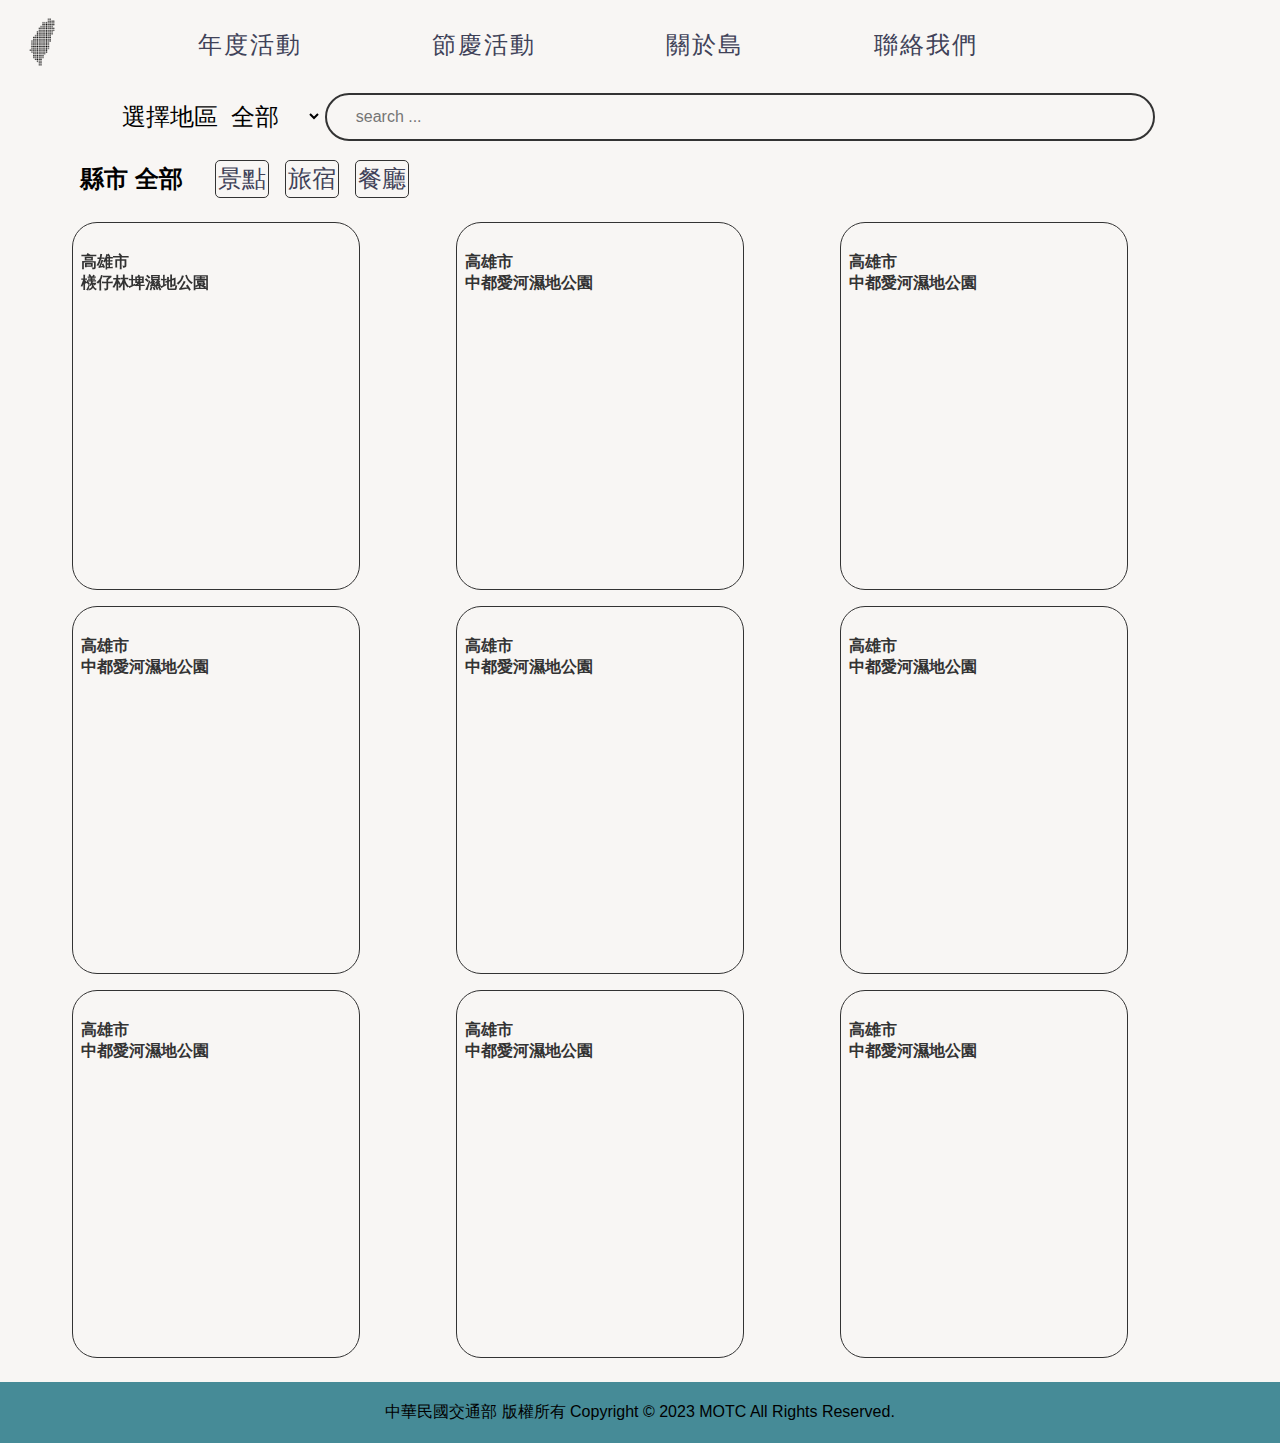
==== index.html @ f0402d08 "TDXAPI" ====
<!DOCTYPE html>
<html lang="en">
  <head>
    <meta charset="UTF-8" />
    <meta name="viewport" content="width=device-width, initial-scale=1.0" />
    <link rel="icon" href="favicon.ico.png" />
    <link rel="stylesheet" href="./style/style.css" />
    <title>山海島事</title>
    <script
      src="https://kit.fontawesome.com/03191f2069.js"
      crossorigin="anonymous"
    ></script>
  </head>
  <body>
    <header>
      <div class="container">
        <div class="wrap_header">
          <div class="header-menu-toggle">
            <i class="fa-solid fa-bars"></i>
            <span class="hover-text">Open Menu</span>
            <i class="fa-solid fa-burger"></i>
            <!-- <i class="fa-solid fa-xmark"></i> -->
          </div>
          <div class="header-menu-list">
            <a href="#" class="logo">
              <img src="./favicon.ico.png" width="52px" />
            </a>
            <a href="#" class="link">年度活動</a>
            <a href="#" class="link">節慶活動</a>
            <a href="#" class="link">關於島</a>
            <a href="#" class="link">聯絡我們</a>
          </div>
          <div class="header-account">
            <a href="#"> <i class="fa-regular fa-user"></i></a>
          </div>
        </div>
        <div class="wrap_app_header">
          <a href="#">找景點</a>
          <a href="#">找住宿</a>
          <a href="#">找餐廳</a>
          <a href="#">關於島</a>
          <a href="#">聯絡我們</a>
        </div>
      </div>
    </header>
    <div id="up"><i class="fa-solid fa-arrow-up"></i></div>
    <main>
      <div class="container">
        <section class="search-container">
          <form class="select-cities">
            <label id="labelcity" for="city">選擇地區</label>
            <select name="city" id="city">
              <option value="All">全部</option>
              <option value="Keelung">基隆市</option>
              <option value="Taipei">臺北市</option>
              <option value="NewTaipei">新北市</option>
              <option value="Taoyuan">桃園市</option>
              <option value="Taichung">臺中市</option>
              <option value="Tainan">臺南市</option>
              <option value="Kaohsiung">高雄市</option>
              <option value="Hsinchu">新竹市</option>
              <option value="HsinchuCounty">新竹縣</option>
              <option value="YilanCounty">宜蘭縣</option>
              <option value="MiaoliCounty">苗栗縣</option>
              <option value="NantouCounty">南投縣</option>
              <option value="ChanghuaCounty">彰化縣</option>
              <option value="YunlinCounty">雲林縣</option>
              <option value="ChiayiCounty">嘉義縣</option>
              <option value="Chiayi">嘉義市</option>
              <option value="PingtungCounty">屏東縣</option>
              <option value="HualienCounty">花蓮縣</option>
              <option value="TaitungCounty">臺東縣</option>
              <option value="KinmenCounty">金門縣</option>
              <option value="PenghuCounty">澎湖縣</option>
              <option value="LienchiangCounty">連江縣</option>
            </select>
          </form>

          <!--<button class="search-views">
            <span>全台景點</span><i class="fa-solid fa-caret-down"></i>
          </button>
           <div class="dropdown-container">
            <div class="tabs-container">
              <a href="#north">北部</a>
              <a href="#middle">中部</a>
              <a href="#south">南部</a>
              <a href="#other">花東、離島</a>
              <div class="cities-container">
                <div class="cities-slider">
                  <div class="cities-slide" id="north">
                    <button class="btn_north">基隆</button>
                    <button class="btn_north">台北</button>
                    <button class="btn_north">新北</button>
                    <button class="btn_north">桃園</button>
                    <button class="btn_north">新竹</button>
                    <button class="btn_north">宜蘭</button>
                  </div>
                  <div class="cities-slide" id="middle">
                    <button class="btn_middle">苗栗</button>
                    <button class="btn_middle">台中</button>
                    <button class="btn_middle">彰化</button>
                    <button class="btn_middle">南投</button>
                    <button class="btn_middle">雲林</button>
                  </div>
                  <div class="cities-slide" id="south">
                    <button class="btn_south">嘉義</button>
                    <button class="btn_south">台南</button>
                    <button class="btn_south">高雄</button>
                    <button class="btn_south">屏東</button>
                  </div>
                  <div class="cities-slide" id="other">
                    <button class="btn_other">花蓮</button>
                    <button class="btn_other">台東</button>
                    <button class="btn_other">連江</button>
                    <button class="btn_other">金門</button>
                    <button class="btn_other">澎湖</button>
                  </div>
                </div>
              </div>
            </div>
          </div> -->
          <div class="search-box">
            <label for="search-text"></label>
            <input
              text="text"
              id="search-text"
              name="search-text"
              placeholder="search ..."
              minlength="5"
              maxlength="25"
            />
          </div>
        </section>
        <div class="select-option">
          <h3>縣市 <span id="selecCity">全部</span></h3>
          <button id="ScenicSpot">景點</button>
          <button id="Hotel">旅宿</button>
          <button id="Restaurant">餐廳</button>
        </div>
        <section class="cities">
          <div class="card-container">
            <figure class="card">
              <img
                src="https://khh.travel/image/193/640x480"
                alt="檨仔林埤濕地公園"
                width="398.4"
                height="265.6"
              />
              <figcaption class="card-body">
                <h3 class="">高雄市</h3>
                <h3 class="card-sub-title">檨仔林埤濕地公園</h3>
              </figcaption>

              <div class="info">
                <p class="card-text">
                  狹長型的檨仔林埤濕地公園位於高雄市三民區，鼎金後路與鼎金系統交流道之間，是高雄市近年來整治成功，兼具滯洪、防洪、休閒教育與生態功能的埤塘濕地公園之一。園區北側有「生態密林區」，茂密的原生檨仔樹林如同都市之肺，可以阻隔、緩衝北側高速公路對生態與環境造成的干擾;
                  「生態維持區」則將原有地形疏浚深化，形成生態浮島與水域栽培育區，遍植野薑花、慈菇、香蒲等水生植物，利用生態池水體自淨機制淨化水質。清新的環境與自然的綠意，吸引水鳥與生物棲息，腳踏車道與林蔭綠意提供遊人休憩放鬆的清淨角落，也是高雄市美麗的後花園。
                </p>
              </div>
            </figure>

            <figure class="card">
              <img
                src="https://khh.travel/image/889/640x480"
                alt="中都濕地公園07"
                width="398.4"
                height="265.6"
              />
              <figcaption class="card-body">
                <h3 class="card-city">高雄市</h3>
                <h3 class="card-sub-title">中都愛河濕地公園</h3>
              </figcaption>
              <div class="info">
                <p class="card-text">
                  串起高雄城市生態綠廊的中都愛河濕地公園座落於愛河南側的十全與九如路之間，全長約2.5公里，佔地達七千餘平方公尺。為了打造與市民生活融合的「水岸花香的永續生態城市」，愛河濕地公園以生態工法構築邊坡，重現早期溼地豐富生態棲息環境。園區設置原木建築為遊客解說中心，另有木造涼亭、吊橋、潮汐親水平台以及漂流木為設計主軸的燈具座椅等設施，質樸中深具原野氣息，而仿自然的複層林相植栽也使市區重現豐富林相。悠遊於綠油油曲折玲瓏的河岸可見各種水鳥飛翔駐留、紅樹林和濕地更使愛河重現盎然生機。由於中都濕地公園打造出兼具自然生態、教育解說及民眾休憩等眾多功能，又完整呈現愛河沿岸多樣性的風貌，2012年榮獲「全球卓越建設獎」殊榮，也因此有高雄都會桃花源的美稱。
                </p>
              </div>
            </figure>
            <figure class="card">
              <img
                src="https://khh.travel/image/889/640x480"
                alt="中都濕地公園07"
                width="398.4"
                height="265.6"
              />
              <figcaption class="card-body">
                <h3 class="card-city">高雄市</h3>
                <h3 class="card-sub-title">中都愛河濕地公園</h3>
              </figcaption>
              <div class="info">
                <p class="card-text">
                  串起高雄城市生態綠廊的中都愛河濕地公園座落於愛河南側的十全與九如路之間，全長約2.5公里，佔地達七千餘平方公尺。為了打造與市民生活融合的「水岸花香的永續生態城市」，愛河濕地公園以生態工法構築邊坡，重現早期溼地豐富生態棲息環境。園區設置原木建築為遊客解說中心，另有木造涼亭、吊橋、潮汐親水平台以及漂流木為設計主軸的燈具座椅等設施，質樸中深具原野氣息，而仿自然的複層林相植栽也使市區重現豐富林相。悠遊於綠油油曲折玲瓏的河岸可見各種水鳥飛翔駐留、紅樹林和濕地更使愛河重現盎然生機。由於中都濕地公園打造出兼具自然生態、教育解說及民眾休憩等眾多功能，又完整呈現愛河沿岸多樣性的風貌，2012年榮獲「全球卓越建設獎」殊榮，也因此有高雄都會桃花源的美稱。
                </p>
              </div>
            </figure>
            <figure class="card">
              <img
                src="https://khh.travel/image/889/640x480"
                alt="中都濕地公園07"
                width="398.4"
                height="265.6"
              />
              <figcaption class="card-body">
                <h3 class="card-city">高雄市</h3>
                <h3 class="card-sub-title">中都愛河濕地公園</h3>
              </figcaption>
              <div class="info">
                <p class="card-text">
                  串起高雄城市生態綠廊的中都愛河濕地公園座落於愛河南側的十全與九如路之間，全長約2.5公里，佔地達七千餘平方公尺。為了打造與市民生活融合的「水岸花香的永續生態城市」，愛河濕地公園以生態工法構築邊坡，重現早期溼地豐富生態棲息環境。園區設置原木建築為遊客解說中心，另有木造涼亭、吊橋、潮汐親水平台以及漂流木為設計主軸的燈具座椅等設施，質樸中深具原野氣息，而仿自然的複層林相植栽也使市區重現豐富林相。悠遊於綠油油曲折玲瓏的河岸可見各種水鳥飛翔駐留、紅樹林和濕地更使愛河重現盎然生機。由於中都濕地公園打造出兼具自然生態、教育解說及民眾休憩等眾多功能，又完整呈現愛河沿岸多樣性的風貌，2012年榮獲「全球卓越建設獎」殊榮，也因此有高雄都會桃花源的美稱。
                </p>
              </div>
            </figure>
            <figure class="card">
              <img
                src="https://khh.travel/image/889/640x480"
                alt="中都濕地公園07"
                width="398.4"
                height="265.6"
              />
              <figcaption class="card-body">
                <h3 class="card-city">高雄市</h3>
                <h3 class="card-sub-title">中都愛河濕地公園</h3>
              </figcaption>
              <div class="info">
                <p class="card-text">
                  串起高雄城市生態綠廊的中都愛河濕地公園座落於愛河南側的十全與九如路之間，全長約2.5公里，佔地達七千餘平方公尺。為了打造與市民生活融合的「水岸花香的永續生態城市」，愛河濕地公園以生態工法構築邊坡，重現早期溼地豐富生態棲息環境。園區設置原木建築為遊客解說中心，另有木造涼亭、吊橋、潮汐親水平台以及漂流木為設計主軸的燈具座椅等設施，質樸中深具原野氣息，而仿自然的複層林相植栽也使市區重現豐富林相。悠遊於綠油油曲折玲瓏的河岸可見各種水鳥飛翔駐留、紅樹林和濕地更使愛河重現盎然生機。由於中都濕地公園打造出兼具自然生態、教育解說及民眾休憩等眾多功能，又完整呈現愛河沿岸多樣性的風貌，2012年榮獲「全球卓越建設獎」殊榮，也因此有高雄都會桃花源的美稱。
                </p>
              </div>
            </figure>
            <figure class="card">
              <img
                src="https://khh.travel/image/889/640x480"
                alt="中都濕地公園07"
                width="398.4"
                height="265.6"
              />
              <figcaption class="card-body">
                <h3 class="card-city">高雄市</h3>
                <h3 class="card-sub-title">中都愛河濕地公園</h3>
              </figcaption>
              <div class="info">
                <p class="card-text">
                  串起高雄城市生態綠廊的中都愛河濕地公園座落於愛河南側的十全與九如路之間，全長約2.5公里，佔地達七千餘平方公尺。為了打造與市民生活融合的「水岸花香的永續生態城市」，愛河濕地公園以生態工法構築邊坡，重現早期溼地豐富生態棲息環境。園區設置原木建築為遊客解說中心，另有木造涼亭、吊橋、潮汐親水平台以及漂流木為設計主軸的燈具座椅等設施，質樸中深具原野氣息，而仿自然的複層林相植栽也使市區重現豐富林相。悠遊於綠油油曲折玲瓏的河岸可見各種水鳥飛翔駐留、紅樹林和濕地更使愛河重現盎然生機。由於中都濕地公園打造出兼具自然生態、教育解說及民眾休憩等眾多功能，又完整呈現愛河沿岸多樣性的風貌，2012年榮獲「全球卓越建設獎」殊榮，也因此有高雄都會桃花源的美稱。
                </p>
              </div>
            </figure>
            <figure class="card">
              <img
                src="https://khh.travel/image/889/640x480"
                alt="中都濕地公園07"
                width="398.4"
                height="265.6"
              />
              <figcaption class="card-body">
                <h3 class="card-city">高雄市</h3>
                <h3 class="card-sub-title">中都愛河濕地公園</h3>
              </figcaption>
              <div class="info">
                <p class="card-text">
                  串起高雄城市生態綠廊的中都愛河濕地公園座落於愛河南側的十全與九如路之間，全長約2.5公里，佔地達七千餘平方公尺。為了打造與市民生活融合的「水岸花香的永續生態城市」，愛河濕地公園以生態工法構築邊坡，重現早期溼地豐富生態棲息環境。園區設置原木建築為遊客解說中心，另有木造涼亭、吊橋、潮汐親水平台以及漂流木為設計主軸的燈具座椅等設施，質樸中深具原野氣息，而仿自然的複層林相植栽也使市區重現豐富林相。悠遊於綠油油曲折玲瓏的河岸可見各種水鳥飛翔駐留、紅樹林和濕地更使愛河重現盎然生機。由於中都濕地公園打造出兼具自然生態、教育解說及民眾休憩等眾多功能，又完整呈現愛河沿岸多樣性的風貌，2012年榮獲「全球卓越建設獎」殊榮，也因此有高雄都會桃花源的美稱。
                </p>
              </div>
            </figure>
            <figure class="card">
              <img
                src="https://khh.travel/image/889/640x480"
                alt="中都濕地公園07"
                width="398.4"
                height="265.6"
              />
              <figcaption class="card-body">
                <h3 class="card-city">高雄市</h3>
                <h3 class="card-sub-title">中都愛河濕地公園</h3>
              </figcaption>
              <div class="info">
                <p class="card-text">
                  串起高雄城市生態綠廊的中都愛河濕地公園座落於愛河南側的十全與九如路之間，全長約2.5公里，佔地達七千餘平方公尺。為了打造與市民生活融合的「水岸花香的永續生態城市」，愛河濕地公園以生態工法構築邊坡，重現早期溼地豐富生態棲息環境。園區設置原木建築為遊客解說中心，另有木造涼亭、吊橋、潮汐親水平台以及漂流木為設計主軸的燈具座椅等設施，質樸中深具原野氣息，而仿自然的複層林相植栽也使市區重現豐富林相。悠遊於綠油油曲折玲瓏的河岸可見各種水鳥飛翔駐留、紅樹林和濕地更使愛河重現盎然生機。由於中都濕地公園打造出兼具自然生態、教育解說及民眾休憩等眾多功能，又完整呈現愛河沿岸多樣性的風貌，2012年榮獲「全球卓越建設獎」殊榮，也因此有高雄都會桃花源的美稱。
                </p>
              </div>
            </figure>
            <figure class="card">
              <img
                src="https://khh.travel/image/889/640x480"
                alt="中都濕地公園07"
                width="398.4"
                height="265.6"
              />
              <figcaption class="card-body">
                <h3 class="card-city">高雄市</h3>
                <h3 class="card-sub-title">中都愛河濕地公園</h3>
              </figcaption>
              <div class="info">
                <p class="card-text">
                  串起高雄城市生態綠廊的中都愛河濕地公園座落於愛河南側的十全與九如路之間，全長約2.5公里，佔地達七千餘平方公尺。為了打造與市民生活融合的「水岸花香的永續生態城市」，愛河濕地公園以生態工法構築邊坡，重現早期溼地豐富生態棲息環境。園區設置原木建築為遊客解說中心，另有木造涼亭、吊橋、潮汐親水平台以及漂流木為設計主軸的燈具座椅等設施，質樸中深具原野氣息，而仿自然的複層林相植栽也使市區重現豐富林相。悠遊於綠油油曲折玲瓏的河岸可見各種水鳥飛翔駐留、紅樹林和濕地更使愛河重現盎然生機。由於中都濕地公園打造出兼具自然生態、教育解說及民眾休憩等眾多功能，又完整呈現愛河沿岸多樣性的風貌，2012年榮獲「全球卓越建設獎」殊榮，也因此有高雄都會桃花源的美稱。
                </p>
              </div>
            </figure>
          </div>
        </section>
      </div>
    </main>
    <div id="dataEnd">
      <span></span>
    </div>
    <footer>
      中華民國交通部 版權所有 Copyright © 2023 MOTC All Rights Reserved.
    </footer>
    <script src="./script.js"></script>
    <!-- <script type="module" src="./localname.js"></script> -->
  </body>
</html>
---- style/style.css ----
@import url(https://fonts.googleapis.com/earlyaccess/cwtexyen.css);
:root {
  --font-color: #404258;
  --background-color: #f8f6f4;
  --select-button: #fff0f5;
}

* {
  padding: 0;
  margin: 0;
  box-sizing: border-box;
  text-decoration: none;
  list-style: none;
  font-family: "cwTeXYen", sans-serif;
  font-size: 1rem;
  scroll-behavior: smooth;
  background-color: var(--background-color);
}

button {
  background-color: inherit;
  border: none;
}

header {
  position: sticky;
  top: 0;
  z-index: 1;
}
header .container {
  position: relative;
}
header .container .header-menu-toggle {
  display: none;
}
header .container .wrap_header {
  display: flex;
  justify-content: center;
  align-items: center;
  margin: 1rem;
}
header .container .wrap_header .header-menu-list {
  flex: 7;
  display: flex;
  justify-content: center;
  align-items: center;
}
header .container .wrap_header .header-menu-list a {
  margin-right: auto;
  font-size: 1.5rem;
  color: var(--font-color);
  letter-spacing: 2px;
}
header .container .wrap_header .header-account {
  flex: 1;
  display: flex;
  justify-content: center;
}
header .container .wrap_header .header-account i {
  font-size: 1.2rem;
  color: var(--font-color);
}
header .container .wrap_app_header {
  display: none;
}

main {
  width: 100%;
  display: flex;
  justify-content: center;
  position: relative;
  overflow: scroll;
}
main .container {
  width: 90%;
  position: relative;
}
main .container .search-container {
  width: 90%;
  margin: 0 auto;
  display: flex;
  /*
  .search-views {
    flex: 1;
    span,
    i {
      padding-inline: 0.4rem;
      font-size: 1.5rem;
      color: var(--font-color);
    }
  }
  .dropdown-container {
    position: absolute;
    z-index: 1;
    display: none;
    opacity: 1;
    position: absolute;
    top: 50%;
    left: 5%;
    width: calc(100% - 80px);
    max-width: 500px;
    border: 1px solid #333;
    border-radius: 25px;
    padding: 1rem;
    .tabs-container {
      // display: block;
      width: 100%;
      a {
        padding-right: 1rem;
        font-size: 1.5rem;
        color: var(--font-color);
        &:hover {
          text-decoration: underline;
        }
      }
      .cities-container {
        height: 48px;

        overflow: hidden;
        margin-top: 5px;
        .cities-slider {
          .cities-slide {
            button {
              border-radius: 15px;
              font-size: 1.5em;
              padding: 0.2em;
              margin: 0.2rem;
              color: #f8f6f4;
            }
          }
        }
      }
    }
  }
  */
  /*
  .btn_north {
    background-color: #7895cb;
  }
  .btn_middle {
    background-color: #b31312;
  }
  .btn_south {
    background-color: #85a389;
  }
  .btn_other {
    background-color: #815b5b;
  }
  */
}
main .container .search-container .select-cities {
  flex: 2;
  display: grid;
  grid-template-columns: 1fr 1fr;
  align-items: center;
}
main .container .search-container .select-cities #labelcity {
  font-size: 1.5rem;
}
main .container .search-container .select-cities #city {
  font-size: 1.5rem;
  margin-left: 5px;
  border: none;
}
main .container .search-container .select-cities #city:focus-within {
  color: #468b97;
}
main .container .search-container .search-box {
  flex: 6;
  border: 2px solid #333;
  border-radius: 45px;
  padding: 0.8rem;
  margin: 0.2rem;
}
main .container .search-container .search-box input {
  width: 98%;
  border: none;
  margin-left: 1rem;
  outline: none;
}
main .container .search-container .search-box:focus-within {
  outline: 4px solid #ea906c;
}
main .container .select-option {
  display: flex;
  justify-content: start;
  align-items: center;
  padding: 1rem;
}
main .container .select-option h3,
main .container .select-option span,
main .container .select-option button {
  font-size: 1.5rem;
  margin-right: 16px;
}
main .container .select-option button {
  border: 1px solid #333;
  border-radius: 5px;
  cursor: pointer;
  color: var(--font-color);
  padding: 2px;
}
main .container .cities .card-container {
  display: grid;
  grid-template-columns: 1fr 1fr 1fr 1fr;
  overflow-x: hidden;
}
main .container .cities .card-container .card {
  color: #333;
  border: 1px solid #333;
  border-radius: 25px;
  width: 18rem;
  height: 23rem;
  margin: 0.5rem;
  position: relative;
  cursor: pointer;
}
main .container .cities .card-container .card img {
  opacity: 0;
  max-width: 100%;
  max-height: 12rem;
  border-top-left-radius: 25px;
  border-top-right-radius: 25px;
  transition: opacity 0.8s ease-in-out;
}
main .container .cities .card-container .card .card-body {
  width: 100%;
  color: #333;
  font-weight: 600;
  padding: 8px;
  border-radius: 25px;
  -webkit-backdrop-filter: blur(2px);
          backdrop-filter: blur(2px);
  transition: all 1s ease-in-out;
}
main .container .cities .card-container .card .card-body .name {
  font-size: 1.2rem;
  margin-bottom: 10px;
}
main .container .cities .card-container .card .card-body h5,
main .container .cities .card-container .card .card-body span,
main .container .cities .card-container .card .card-body .sub-title {
  font-size: 1.2em;
}
main .container .cities .card-container .card .card-body button {
  background-color: aliceblue;
  text-decoration: none;
  border-radius: 25px;
  padding: 8px;
  float: right;
  border-end-start-radius: 25px;
  cursor: pointer;
}
main .container .cities .card-container .card:hover .info {
  opacity: 1;
}
main .container .cities .card-container .card .info {
  width: 100%;
  height: 100%;
  opacity: 0;
  position: absolute;
  top: 0;
  left: 0;
  padding: 10px;
  border-radius: 25px;
  background-color: rgba(255, 255, 255, 0.6666666667);
  -webkit-backdrop-filter: blur(4px);
          backdrop-filter: blur(4px);
  border-radius: 25px;
  overflow-y: scroll;
}
main .container .cities .card-container .card .info p {
  background-color: transparent;
  z-index: -1;
  font-size: 1.3rem;
}
main .container .cities .card-container .card .info:active {
  opacity: 1;
}
main .container .cities .card-container .loaded {
  position: relative;
}
main .container .cities .card-container .loaded > img {
  opacity: 1;
}

#up {
  position: fixed;
  top: 85%;
  right: 2rem;
  z-index: 2;
}
#up .fa-arrow-up {
  color: var(--font-color);
  font-size: 1.5rem;
}

#dataEnd {
  text-align: center;
  font-size: 1rem;
  margin: 1rem;
}

footer {
  margin-bottom: 0;
  width: inherit;
  padding: 20px;
  background-color: #468b97;
  text-align: center;
}

@media (max-width: 1400px) {
  main .container .search-container .select-cities {
    flex: 1;
  }
  main .container .search-container .search-box {
    flex: 4;
  }
  main .container .cities .card-container {
    grid-template-columns: 1fr 1fr 1fr;
  }
}
@media (max-width: 992px) {
  main .container .search-container .select-cities {
    font-size: 1.5rem;
  }
  main .container .search-container .search-box {
    flex: 3;
  }
}
@media (max-width: 768px) {
  header .container .header-menu-list a.link {
    font-size: 1.2rem;
  }
  main .container .search-container .select-cities {
    flex: 2;
  }
  main .container .search-container .select-cities #labelcity,
  main .container .search-container .select-cities #city {
    font-size: 1.2rem;
  }
  main .container .search-container .search-box {
    flex: 4;
  }
  main .container .cities .card-container {
    grid-template-columns: 1fr 1fr;
  }
  main .container .cities .card-container .card {
    width: 15rem;
  }
}
@media (max-width: 576px) {
  header .container .header-menu-toggle {
    display: block;
    position: relative;
  }
  header .container .header-menu-toggle .fa-bars::after {
    content: "\f0d9";
    font-size: 1rem;
    color: #606c5d;
    position: absolute;
    top: 15%;
    left: 50%;
    opacity: 0;
  }
  header .container .header-menu-toggle span {
    opacity: 0;
    font-size: 0.8rem;
    color: #fff4f4;
    background-color: #606c5d;
    padding: 2px;
    margin-left: 0.6rem;
    position: absolute;
    white-space: nowrap;
    top: 15%;
  }
  header .container .header-menu-toggle .fa-burger {
    opacity: 0;
  }
  header .container .header-menu-toggle i {
    font-size: 1.5rem;
    color: var(--font-color);
    /*
    &:hover + .fa-burger {
      opacity: 1;
      color: #468b97;
      position: absolute;
      top: 50%;
      left: 50%;
      transform: translate(-50%, -50%);
    }
    */
  }
  header .container .header-menu-toggle i:hover {
    color: #468b97;
    cursor: pointer;
  }
  header .container .header-menu-toggle i:hover + span, header .container .header-menu-toggle i:hover::after {
    opacity: 1;
  }
  header .container .header-menu-list .logo {
    margin-left: auto;
  }
  header .container .header-menu-list .link {
    display: none;
  }
  header .container .wrap_app_header {
    margin-bottom: 10px;
    opacity: 0;
    width: 100%;
    display: none;
    position: absolute;
    z-index: 1000;
    background-color: var(--background-color);
    flex-direction: column;
    padding-left: 1rem;
    transform-origin: top center;
    animation: showMenu 0.5s ease-in-out forwards;
  }
  header .container .wrap_app_header a {
    font-size: 1.5rem;
    color: var(--font-color);
  }
  header .container .wrap_app_header a:hover {
    color: #468b97;
    font-weight: 800;
  }
  @keyframes showMenu {
    0% {
      transform: scaleY(0);
    }
    80% {
      transform: scaleY(1.2);
    }
    100% {
      transform: scaleY(1);
    }
  }
  main .container {
    width: 95%;
  }
  main .container .search-container .select-cities {
    font-size: 1rem;
  }
  main .container .search-container .search-box {
    flex: 3;
  }
}
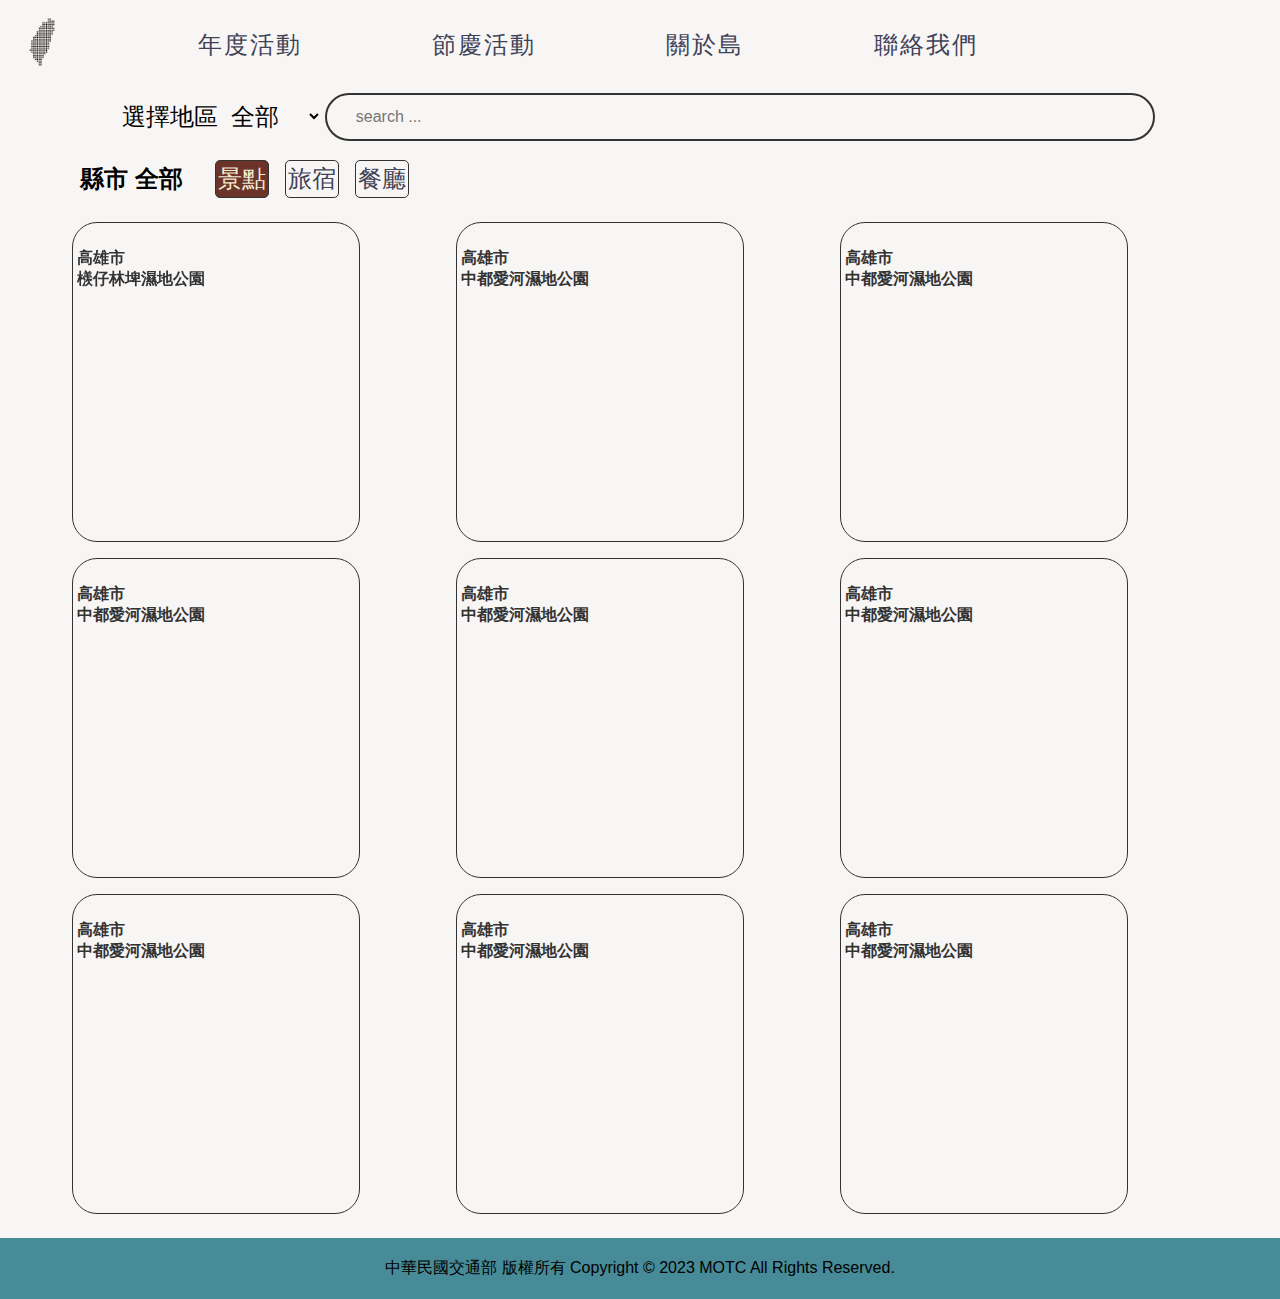
==== commit 3f995b8c: "fix some mis" ====
--- a/index.html
+++ b/index.html
@@ -35,9 +35,8 @@
           </div>
         </div>
         <div class="wrap_app_header">
-          <a href="#">找景點</a>
-          <a href="#">找住宿</a>
-          <a href="#">找餐廳</a>
+          <a href="#">年度活動</a>
+          <a href="#">節慶活動</a>
           <a href="#">關於島</a>
           <a href="#">聯絡我們</a>
         </div>
@@ -76,49 +75,6 @@
             </select>
           </form>
 
-          <!--<button class="search-views">
-            <span>全台景點</span><i class="fa-solid fa-caret-down"></i>
-          </button>
-           <div class="dropdown-container">
-            <div class="tabs-container">
-              <a href="#north">北部</a>
-              <a href="#middle">中部</a>
-              <a href="#south">南部</a>
-              <a href="#other">花東、離島</a>
-              <div class="cities-container">
-                <div class="cities-slider">
-                  <div class="cities-slide" id="north">
-                    <button class="btn_north">基隆</button>
-                    <button class="btn_north">台北</button>
-                    <button class="btn_north">新北</button>
-                    <button class="btn_north">桃園</button>
-                    <button class="btn_north">新竹</button>
-                    <button class="btn_north">宜蘭</button>
-                  </div>
-                  <div class="cities-slide" id="middle">
-                    <button class="btn_middle">苗栗</button>
-                    <button class="btn_middle">台中</button>
-                    <button class="btn_middle">彰化</button>
-                    <button class="btn_middle">南投</button>
-                    <button class="btn_middle">雲林</button>
-                  </div>
-                  <div class="cities-slide" id="south">
-                    <button class="btn_south">嘉義</button>
-                    <button class="btn_south">台南</button>
-                    <button class="btn_south">高雄</button>
-                    <button class="btn_south">屏東</button>
-                  </div>
-                  <div class="cities-slide" id="other">
-                    <button class="btn_other">花蓮</button>
-                    <button class="btn_other">台東</button>
-                    <button class="btn_other">連江</button>
-                    <button class="btn_other">金門</button>
-                    <button class="btn_other">澎湖</button>
-                  </div>
-                </div>
-              </div>
-            </div>
-          </div> -->
           <div class="search-box">
             <label for="search-text"></label>
             <input
--- a/style/style.css
+++ b/style/style.css
@@ -2,7 +2,8 @@
 :root {
   --font-color: #404258;
   --background-color: #f8f6f4;
-  --select-button: #fff0f5;
+  --select-button: #6c3428;
+  --select-btncolor: #f2ead3;
 }
 
 * {
@@ -79,74 +80,6 @@
   width: 90%;
   margin: 0 auto;
   display: flex;
-  /*
-  .search-views {
-    flex: 1;
-    span,
-    i {
-      padding-inline: 0.4rem;
-      font-size: 1.5rem;
-      color: var(--font-color);
-    }
-  }
-  .dropdown-container {
-    position: absolute;
-    z-index: 1;
-    display: none;
-    opacity: 1;
-    position: absolute;
-    top: 50%;
-    left: 5%;
-    width: calc(100% - 80px);
-    max-width: 500px;
-    border: 1px solid #333;
-    border-radius: 25px;
-    padding: 1rem;
-    .tabs-container {
-      // display: block;
-      width: 100%;
-      a {
-        padding-right: 1rem;
-        font-size: 1.5rem;
-        color: var(--font-color);
-        &:hover {
-          text-decoration: underline;
-        }
-      }
-      .cities-container {
-        height: 48px;
-
-        overflow: hidden;
-        margin-top: 5px;
-        .cities-slider {
-          .cities-slide {
-            button {
-              border-radius: 15px;
-              font-size: 1.5em;
-              padding: 0.2em;
-              margin: 0.2rem;
-              color: #f8f6f4;
-            }
-          }
-        }
-      }
-    }
-  }
-  */
-  /*
-  .btn_north {
-    background-color: #7895cb;
-  }
-  .btn_middle {
-    background-color: #b31312;
-  }
-  .btn_south {
-    background-color: #85a389;
-  }
-  .btn_other {
-    background-color: #815b5b;
-  }
-  */
 }
 main .container .search-container .select-cities {
   flex: 2;
@@ -200,6 +133,10 @@
   color: var(--font-color);
   padding: 2px;
 }
+main .container .select-option #ScenicSpot {
+  background-color: var(--select-button);
+  color: var(--select-btncolor);
+}
 main .container .cities .card-container {
   display: grid;
   grid-template-columns: 1fr 1fr 1fr 1fr;
@@ -210,7 +147,7 @@
   border: 1px solid #333;
   border-radius: 25px;
   width: 18rem;
-  height: 23rem;
+  height: 20rem;
   margin: 0.5rem;
   position: relative;
   cursor: pointer;
@@ -222,25 +159,25 @@
   border-top-left-radius: 25px;
   border-top-right-radius: 25px;
   transition: opacity 0.8s ease-in-out;
+  z-index: -1;
 }
 main .container .cities .card-container .card .card-body {
   width: 100%;
   color: #333;
   font-weight: 600;
-  padding: 8px;
+  padding: 4px;
   border-radius: 25px;
   -webkit-backdrop-filter: blur(2px);
           backdrop-filter: blur(2px);
   transition: all 1s ease-in-out;
-}
-main .container .cities .card-container .card .card-body .name {
+  overflow: scroll;
+}
+main .container .cities .card-container .card .card-body .name,
+main .container .cities .card-container .card .card-body .sub-title,
+main .container .cities .card-container .card .card-body .address,
+main .container .cities .card-container .card .card-body span {
   font-size: 1.2rem;
-  margin-bottom: 10px;
-}
-main .container .cities .card-container .card .card-body h5,
-main .container .cities .card-container .card .card-body span,
-main .container .cities .card-container .card .card-body .sub-title {
-  font-size: 1.2em;
+  margin-bottom: 2px;
 }
 main .container .cities .card-container .card .card-body button {
   background-color: aliceblue;
@@ -269,10 +206,15 @@
   border-radius: 25px;
   overflow-y: scroll;
 }
-main .container .cities .card-container .card .info p {
+main .container .cities .card-container .card .info .card-text {
   background-color: transparent;
-  z-index: -1;
   font-size: 1.3rem;
+}
+main .container .cities .card-container .card .info .card-text h5,
+main .container .cities .card-container .card .info .card-text span {
+  padding: 2px;
+  background-color: transparent;
+  font-size: 1.2rem;
 }
 main .container .cities .card-container .card .info:active {
   opacity: 1;
@@ -380,16 +322,6 @@
   header .container .header-menu-toggle i {
     font-size: 1.5rem;
     color: var(--font-color);
-    /*
-    &:hover + .fa-burger {
-      opacity: 1;
-      color: #468b97;
-      position: absolute;
-      top: 50%;
-      left: 50%;
-      transform: translate(-50%, -50%);
-    }
-    */
   }
   header .container .header-menu-toggle i:hover {
     color: #468b97;
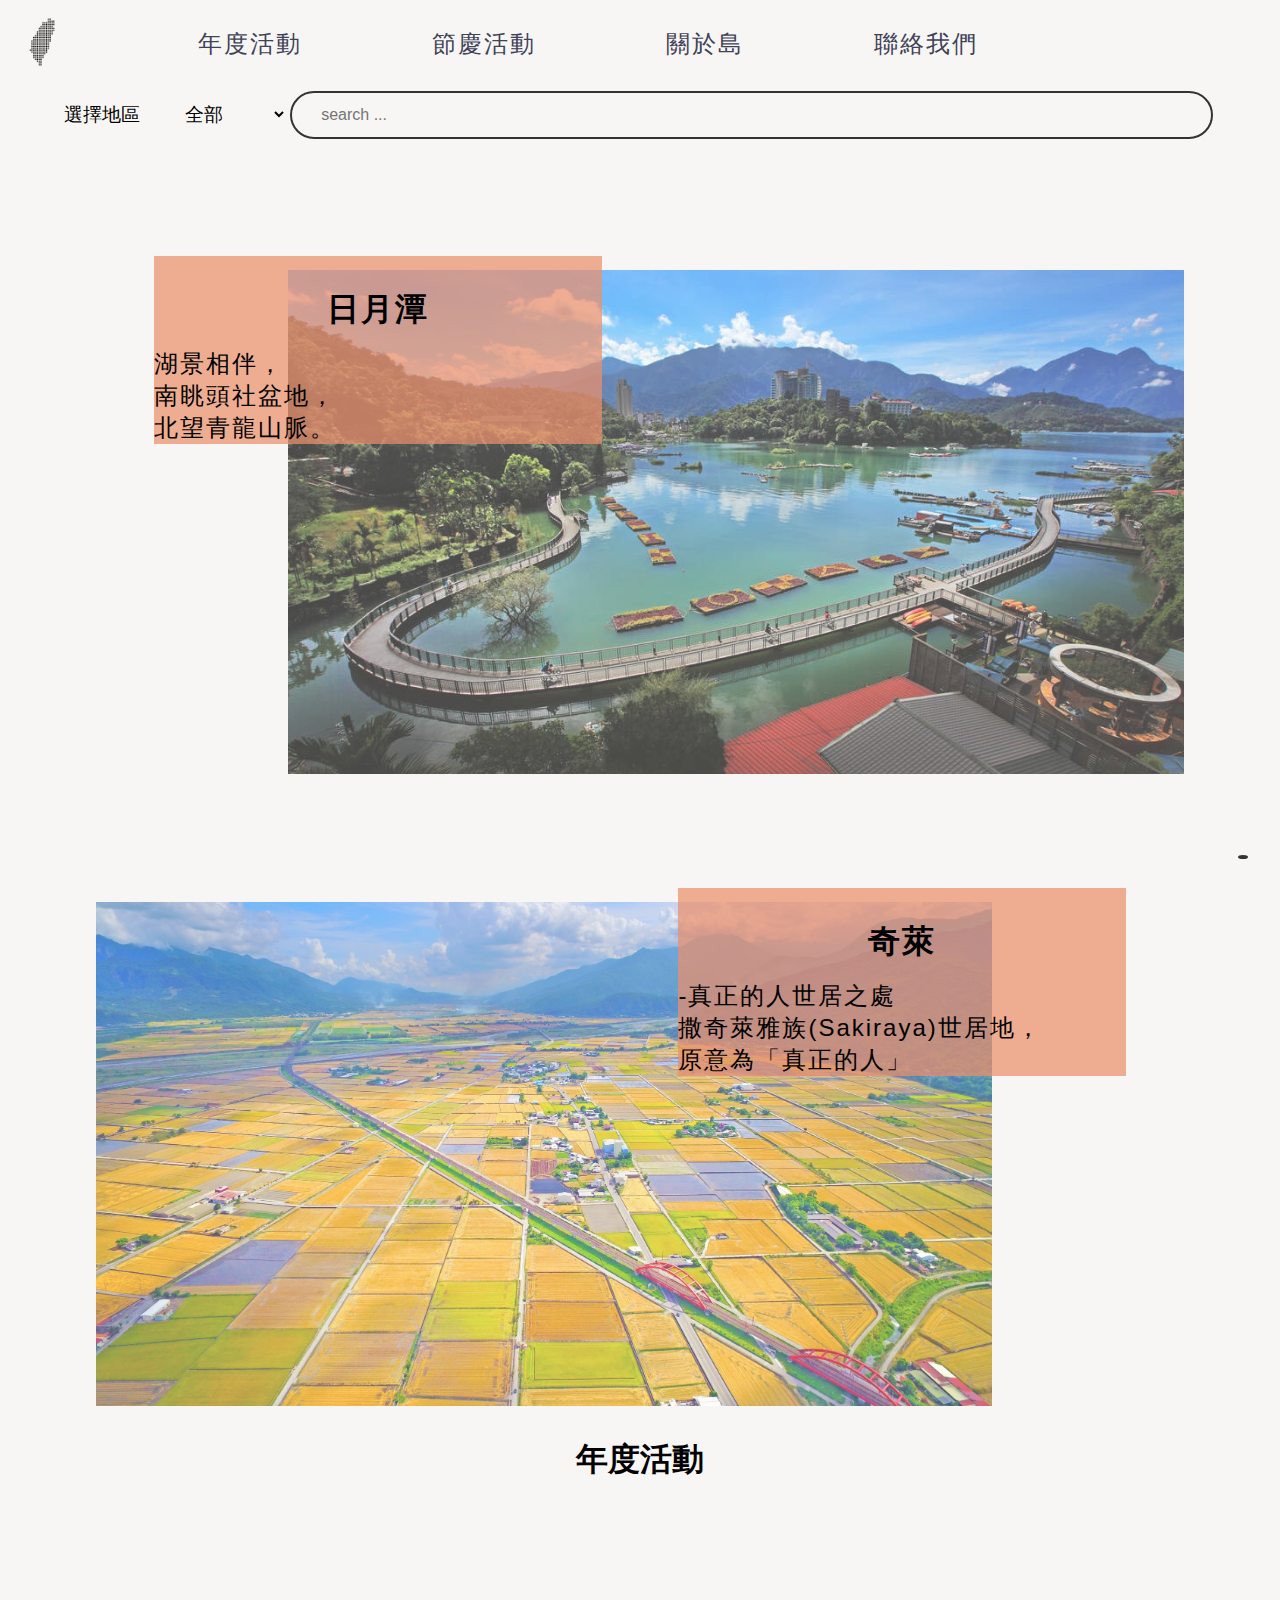
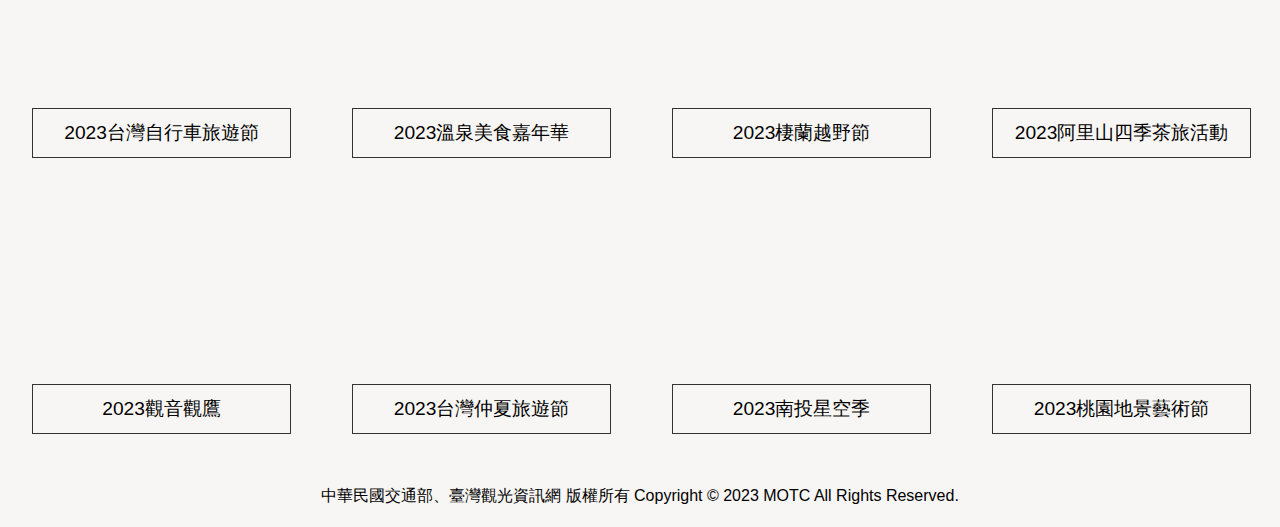
==== commit 187fdf69: "finish v1" ====
--- a/index.html
+++ b/index.html
@@ -5,7 +5,7 @@
     <meta name="viewport" content="width=device-width, initial-scale=1.0" />
     <link rel="icon" href="favicon.ico.png" />
     <link rel="stylesheet" href="./style/style.css" />
-    <title>山海島事</title>
+    <title>我們的島</title>
     <script
       src="https://kit.fontawesome.com/03191f2069.js"
       crossorigin="anonymous"
@@ -13,7 +13,7 @@
   </head>
   <body>
     <header>
-      <div class="container">
+      <div class="header_container">
         <div class="wrap_header">
           <div class="header-menu-toggle">
             <i class="fa-solid fa-bars"></i>
@@ -25,7 +25,7 @@
             <a href="#" class="logo">
               <img src="./favicon.ico.png" width="52px" />
             </a>
-            <a href="#" class="link">年度活動</a>
+            <a href="#year" class="link">年度活動</a>
             <a href="#" class="link">節慶活動</a>
             <a href="#" class="link">關於島</a>
             <a href="#" class="link">聯絡我們</a>
@@ -44,49 +44,49 @@
     </header>
     <div id="up"><i class="fa-solid fa-arrow-up"></i></div>
     <main>
+      <div class="search-container">
+        <form class="select-cities">
+          <label id="labelcity" for="city">選擇地區</label>
+          <select name="city" id="city">
+            <option value="All">全部</option>
+            <option value="Keelung">基隆市</option>
+            <option value="Taipei">臺北市</option>
+            <option value="NewTaipei">新北市</option>
+            <option value="Taoyuan">桃園市</option>
+            <option value="Taichung">臺中市</option>
+            <option value="Tainan">臺南市</option>
+            <option value="Kaohsiung">高雄市</option>
+            <option value="Hsinchu">新竹市</option>
+            <option value="HsinchuCounty">新竹縣</option>
+            <option value="YilanCounty">宜蘭縣</option>
+            <option value="MiaoliCounty">苗栗縣</option>
+            <option value="NantouCounty">南投縣</option>
+            <option value="ChanghuaCounty">彰化縣</option>
+            <option value="YunlinCounty">雲林縣</option>
+            <option value="ChiayiCounty">嘉義縣</option>
+            <option value="Chiayi">嘉義市</option>
+            <option value="PingtungCounty">屏東縣</option>
+            <option value="HualienCounty">花蓮縣</option>
+            <option value="TaitungCounty">臺東縣</option>
+            <option value="KinmenCounty">金門縣</option>
+            <option value="PenghuCounty">澎湖縣</option>
+            <option value="LienchiangCounty">連江縣</option>
+          </select>
+        </form>
+        <div class="search-box">
+          <label for="search-text"></label>
+          <input
+            text="text"
+            id="search-text"
+            name="search-text"
+            placeholder="search ..."
+            minlength="5"
+            maxlength="25"
+          />
+        </div>
+      </div>
+
       <div class="container">
-        <section class="search-container">
-          <form class="select-cities">
-            <label id="labelcity" for="city">選擇地區</label>
-            <select name="city" id="city">
-              <option value="All">全部</option>
-              <option value="Keelung">基隆市</option>
-              <option value="Taipei">臺北市</option>
-              <option value="NewTaipei">新北市</option>
-              <option value="Taoyuan">桃園市</option>
-              <option value="Taichung">臺中市</option>
-              <option value="Tainan">臺南市</option>
-              <option value="Kaohsiung">高雄市</option>
-              <option value="Hsinchu">新竹市</option>
-              <option value="HsinchuCounty">新竹縣</option>
-              <option value="YilanCounty">宜蘭縣</option>
-              <option value="MiaoliCounty">苗栗縣</option>
-              <option value="NantouCounty">南投縣</option>
-              <option value="ChanghuaCounty">彰化縣</option>
-              <option value="YunlinCounty">雲林縣</option>
-              <option value="ChiayiCounty">嘉義縣</option>
-              <option value="Chiayi">嘉義市</option>
-              <option value="PingtungCounty">屏東縣</option>
-              <option value="HualienCounty">花蓮縣</option>
-              <option value="TaitungCounty">臺東縣</option>
-              <option value="KinmenCounty">金門縣</option>
-              <option value="PenghuCounty">澎湖縣</option>
-              <option value="LienchiangCounty">連江縣</option>
-            </select>
-          </form>
-
-          <div class="search-box">
-            <label for="search-text"></label>
-            <input
-              text="text"
-              id="search-text"
-              name="search-text"
-              placeholder="search ..."
-              minlength="5"
-              maxlength="25"
-            />
-          </div>
-        </section>
         <div class="select-option">
           <h3>縣市 <span id="selecCity">全部</span></h3>
           <button id="ScenicSpot">景點</button>
@@ -253,13 +253,96 @@
             </figure>
           </div>
         </section>
+        <div id="dataEnd">
+          <span></span>
+        </div>
+      </div>
+      <div class="homepage">
+        <div class="tour">
+          <div class="tour_cell right">
+            <div class="tour_pic tour_pic_bg1"></div>
+            <div class="tour_descript left">
+              <h3>日月潭</h3>
+              <pre>
+湖景相伴，
+南眺頭社盆地，
+北望青龍山脈。  
+</pre
+              >
+            </div>
+          </div>
+          <div class="tour_cell left">
+            <div class="tour_pic tour_pic_bg2"></div>
+            <div class="tour_descript right">
+              <h3>奇萊</h3>
+              <pre>
+-真正的人世居之處
+撒奇萊雅族(Sakiraya)世居地，
+原意為「真正的人」</pre
+              >
+            </div>
+          </div>
+        </div>
+
+        <h3 id="year">年度活動</h3>
+        <div class="year_active">
+          <div class="card_container">
+            <div class="active_card">
+              <div class="bg bg_1"></div>
+            </div>
+            <button class="btn">2023台灣自行車旅遊節</button>
+          </div>
+          <div class="card_container">
+            <div class="active_card">
+              <div class="bg bg_2"></div>
+            </div>
+            <button class="btn">2023溫泉美食嘉年華</button>
+          </div>
+          <div class="card_container">
+            <div class="active_card">
+              <div class="bg bg_3"></div>
+            </div>
+            <button class="btn">2023棲蘭越野節</button>
+          </div>
+          <div class="card_container">
+            <div class="active_card">
+              <div class="bg bg_4"></div>
+            </div>
+            <button class="btn">2023阿里山四季茶旅活動</button>
+          </div>
+          <div class="card_container">
+            <div class="active_card">
+              <div class="bg bg_5"></div>
+            </div>
+            <button class="btn">2023觀音觀鷹</button>
+          </div>
+          <div class="card_container">
+            <div class="active_card">
+              <div class="bg bg_6"></div>
+            </div>
+            <button class="btn">2023台灣仲夏旅遊節</button>
+          </div>
+          <div class="card_container">
+            <div class="active_card">
+              <div class="bg bg_7"></div>
+            </div>
+            <button class="btn">2023南投星空季</button>
+          </div>
+          <div class="card_container">
+            <div class="active_card">
+              <div class="bg bg_8"></div>
+            </div>
+            <button class="btn">2023桃園地景藝術節</button>
+          </div>
+        </div>
       </div>
     </main>
-    <div id="dataEnd">
-      <span></span>
-    </div>
+
     <footer>
-      中華民國交通部 版權所有 Copyright © 2023 MOTC All Rights Reserved.
+      <p>
+        中華民國交通部、臺灣觀光資訊網 版權所有 Copyright © 2023 MOTC All Rights
+        Reserved.
+      </p>
     </footer>
     <script src="./script.js"></script>
     <!-- <script type="module" src="./localname.js"></script> -->
--- a/style/style.css
+++ b/style/style.css
@@ -28,40 +28,43 @@
   top: 0;
   z-index: 1;
 }
-header .container {
+header .header_container {
   position: relative;
 }
-header .container .header-menu-toggle {
+header .header_container .header-menu-toggle {
   display: none;
 }
-header .container .wrap_header {
+header .header_container .wrap_header {
   display: flex;
   justify-content: center;
   align-items: center;
   margin: 1rem;
 }
-header .container .wrap_header .header-menu-list {
+header .header_container .wrap_header .header-menu-list {
   flex: 7;
   display: flex;
   justify-content: center;
   align-items: center;
 }
-header .container .wrap_header .header-menu-list a {
+header .header_container .wrap_header .header-menu-list a {
   margin-right: auto;
-  font-size: 1.5rem;
   color: var(--font-color);
   letter-spacing: 2px;
 }
-header .container .wrap_header .header-account {
+header .header_container .wrap_header .header-account {
   flex: 1;
   display: flex;
   justify-content: center;
 }
-header .container .wrap_header .header-account i {
+header .header_container .wrap_header .header-account i {
   font-size: 1.2rem;
   color: var(--font-color);
 }
-header .container .wrap_app_header {
+header .header_container .wrap_app_header {
+  display: none;
+}
+
+main::-webkit-scrollbar {
   display: none;
 }
 
@@ -69,50 +72,54 @@
   width: 100%;
   display: flex;
   justify-content: center;
+  align-items: center;
+  flex-direction: column;
   position: relative;
   overflow: scroll;
 }
-main .container {
-  width: 90%;
-  position: relative;
-}
-main .container .search-container {
+main .search-container {
   width: 90%;
   margin: 0 auto;
   display: flex;
 }
-main .container .search-container .select-cities {
+main .search-container .select-cities {
   flex: 2;
   display: grid;
   grid-template-columns: 1fr 1fr;
   align-items: center;
 }
-main .container .search-container .select-cities #labelcity {
+main .search-container .select-cities #labelcity {
   font-size: 1.5rem;
 }
-main .container .search-container .select-cities #city {
+main .search-container .select-cities #city {
   font-size: 1.5rem;
   margin-left: 5px;
   border: none;
 }
-main .container .search-container .select-cities #city:focus-within {
+main .search-container .select-cities #city:focus-within {
   color: #468b97;
 }
-main .container .search-container .search-box {
+main .search-container .search-box {
   flex: 6;
   border: 2px solid #333;
   border-radius: 45px;
   padding: 0.8rem;
   margin: 0.2rem;
 }
-main .container .search-container .search-box input {
+main .search-container .search-box input {
   width: 98%;
   border: none;
   margin-left: 1rem;
   outline: none;
 }
-main .container .search-container .search-box:focus-within {
+main .search-container .search-box:focus-within {
   outline: 4px solid #ea906c;
+}
+main .container {
+  display: none;
+  width: 90%;
+  position: relative;
+  margin-bottom: 1rem;
 }
 main .container .select-option {
   display: flex;
@@ -137,10 +144,13 @@
   background-color: var(--select-button);
   color: var(--select-btncolor);
 }
+main .container .cities {
+  margin-bottom: 8px;
+}
 main .container .cities .card-container {
   display: grid;
   grid-template-columns: 1fr 1fr 1fr 1fr;
-  overflow-x: hidden;
+  overflow: hidden;
 }
 main .container .cities .card-container .card {
   color: #333;
@@ -187,6 +197,9 @@
   float: right;
   border-end-start-radius: 25px;
   cursor: pointer;
+}
+main .container .cities .card-container .card .card-body::-webkit-scrollbar {
+  display: none;
 }
 main .container .cities .card-container .card:hover .info {
   opacity: 1;
@@ -219,84 +232,197 @@
 main .container .cities .card-container .card .info:active {
   opacity: 1;
 }
+main .container .cities .card-container .card .info::-webkit-scrollbar {
+  display: none;
+}
 main .container .cities .card-container .loaded {
   position: relative;
 }
 main .container .cities .card-container .loaded > img {
   opacity: 1;
 }
-
-#up {
-  position: fixed;
-  top: 85%;
-  right: 2rem;
-  z-index: 2;
-}
-#up .fa-arrow-up {
-  color: var(--font-color);
-  font-size: 1.5rem;
-}
-
-#dataEnd {
+main .container #dataEnd {
   text-align: center;
   font-size: 1rem;
   margin: 1rem;
+}
+main .container .loadmore {
+  position: absolute;
+  margin: 1rem;
+  font-size: 1.2rem;
+  bottom: -3.2rem;
+  left: 50%;
+  transform: translate(-50%, -50%);
+  border: 1px solid #333;
+  border-radius: 8px;
+  padding: 2px;
+}
+main .homepage {
+  width: 100%;
+}
+main .homepage .tour {
+  width: 100%;
+  display: flex;
+  flex-direction: column;
+  align-items: center;
+}
+main .homepage .tour .right {
+  margin-left: 15%;
+}
+main .homepage .tour .left {
+  margin-right: 15%;
+}
+main .homepage .tour .tour_cell {
+  width: 70%;
+  padding-top: 10%;
+  position: relative;
+}
+main .homepage .tour .tour_cell .left {
+  top: 18%;
+  left: -15%;
+}
+main .homepage .tour .tour_cell .right {
+  top: 18%;
+  right: -15%;
+}
+main .homepage .tour .tour_cell .tour_descript {
+  width: 50%;
+  position: absolute;
+  background-color: rgba(234, 144, 108, 0.7254901961);
+}
+main .homepage .tour .tour_cell .tour_descript h3 {
+  background-color: transparent;
+  font-size: 2rem;
+  margin-bottom: 1rem;
+  letter-spacing: 2px;
+}
+main .homepage .tour .tour_cell .tour_descript pre {
+  background-color: transparent;
+  font-size: 1.5rem;
+  letter-spacing: 2px;
+}
+main .homepage .tour .tour_cell .tour_pic {
+  padding-top: 56.25%;
+  background-position: center;
+  background-repeat: no-repeat;
+  background-size: cover;
+  opacity: 0.7;
+  transition: all 1s cubic-bezier(0.23, 1, 0.32, 1);
+}
+main .homepage .tour .tour_cell .tour_pic_bg1 {
+  background-image: url("/assets/imgs/pic_1.jpg");
+}
+main .homepage .tour .tour_cell .tour_pic_bg2 {
+  background-image: url("/assets/imgs/pic_2.jpg");
+}
+main .homepage .tour .tour_cell .tour_pic:hover {
+  opacity: 1;
+}
+main .homepage h3 {
+  font-size: 2rem;
+  text-align: center;
+  margin: 2rem;
+}
+main .homepage .year_active {
+  display: flex;
+  justify-content: center;
+  flex-wrap: wrap;
+  overflow: hidden;
+}
+main .homepage .year_active .card_container {
+  padding: 1rem;
+}
+main .homepage .year_active .card_container .active_card .bg {
+  padding-top: 56.26%;
+  background-repeat: no-repeat;
+  background-size: cover;
+  background-position: center;
+  border-radius: 15px;
+}
+main .homepage .year_active .card_container .active_card .bg_1 {
+  background-image: url("https://www.taiwan.net.tw/pic.ashx?qp=event/6fe79462-ec06-41fc-8f6e-291250981bbb.jpg&sizetype=2");
+}
+main .homepage .year_active .card_container .active_card .bg_2 {
+  background-image: url("https://www.taiwan.net.tw/pic.ashx?qp=event/133e2441-8e81-40be-a60a-21f5c0e00d4f.jpg&sizetype=2");
+}
+main .homepage .year_active .card_container .active_card .bg_3 {
+  background-image: url("https://www.taiwan.net.tw/pic.ashx?qp=event/aada9786-3e92-42c4-bf4b-e25afccabe84.jpg&sizetype=2");
+}
+main .homepage .year_active .card_container .active_card .bg_4 {
+  background-image: url("https://www.taiwan.net.tw/pic.ashx?qp=event/1865b1a1-b85c-4284-8282-ea6935693344.jpg&sizetype=2");
+}
+main .homepage .year_active .card_container .active_card .bg_5 {
+  background-image: url("https://www.taiwan.net.tw/pic.ashx?qp=event/c39f58d1-a906-4424-bd7f-1d13693719df.JPG&sizetype=2");
+}
+main .homepage .year_active .card_container .active_card .bg_6 {
+  background-image: url("https://www.taiwan.net.tw/pic.ashx?qp=event/0ab60674-d293-4334-a8fd-c99314ddd394.jpg&sizetype=2");
+}
+main .homepage .year_active .card_container .active_card .bg_7 {
+  background-image: url("https://www.taiwan.net.tw/pic.ashx?qp=event/e7d96932-6633-4a2c-b724-c1ad89893c19.jpg&sizetype=2");
+}
+main .homepage .year_active .card_container .active_card .bg_8 {
+  background-image: url("https://www.taiwan.net.tw/pic.ashx?qp=event/a7b307f6-7754-4f86-a4c6-485b0591f649.jpg&sizetype=2");
+}
+main .homepage .year_active .card_container .btn {
+  margin: 1rem;
+  font-size: 1.5rem;
+  width: 400px;
+  height: 50px;
+  cursor: pointer;
+  border: 1px solid #333;
+  position: relative;
+  display: flex;
+  align-items: center;
+  justify-content: center;
+  font-size: 1.5rem;
+}
+main .homepage .year_active .card_container .btn::before {
+  display: block;
+  content: "";
+  position: absolute;
+  cursor: pointer;
+  z-index: 2;
+  top: 0;
+  left: 0;
+  width: 0;
+  height: 100%;
+  background-color: rgba(51, 51, 51, 0.1411764706);
+  transition: width 0.5s;
+}
+main .homepage .year_active .card_container .btn:hover::before {
+  width: 100%;
+}
+
+#up {
+  position: fixed;
+  top: 95%;
+  right: 2rem;
+  z-index: 2;
+  cursor: pointer;
+  background-color: #333;
+  border-radius: 50%;
+  padding: 2px 5px;
+}
+#up .fa-arrow-up {
+  color: whitesmoke;
+  font-size: 1.5rem;
+  background-color: transparent;
 }
 
 footer {
   margin-bottom: 0;
   width: inherit;
   padding: 20px;
-  background-color: #468b97;
+  background-color: var(--background-color);
   text-align: center;
 }
 
-@media (max-width: 1400px) {
-  main .container .search-container .select-cities {
-    flex: 1;
-  }
-  main .container .search-container .search-box {
-    flex: 4;
-  }
-  main .container .cities .card-container {
-    grid-template-columns: 1fr 1fr 1fr;
-  }
-}
-@media (max-width: 992px) {
-  main .container .search-container .select-cities {
-    font-size: 1.5rem;
-  }
-  main .container .search-container .search-box {
-    flex: 3;
-  }
-}
-@media (max-width: 768px) {
-  header .container .header-menu-list a.link {
-    font-size: 1.2rem;
-  }
-  main .container .search-container .select-cities {
-    flex: 2;
-  }
-  main .container .search-container .select-cities #labelcity,
-  main .container .search-container .select-cities #city {
-    font-size: 1.2rem;
-  }
-  main .container .search-container .search-box {
-    flex: 4;
-  }
-  main .container .cities .card-container {
-    grid-template-columns: 1fr 1fr;
-  }
-  main .container .cities .card-container .card {
-    width: 15rem;
-  }
-}
-@media (max-width: 576px) {
-  header .container .header-menu-toggle {
+@media (min-width: 300px) and (max-width: 575px) {
+  header .header_container .header-menu-toggle {
     display: block;
     position: relative;
   }
-  header .container .header-menu-toggle .fa-bars::after {
+  header .header_container .header-menu-toggle .fa-bars::after {
     content: "\f0d9";
     font-size: 1rem;
     color: #606c5d;
@@ -305,7 +431,7 @@
     left: 50%;
     opacity: 0;
   }
-  header .container .header-menu-toggle span {
+  header .header_container .header-menu-toggle span {
     opacity: 0;
     font-size: 0.8rem;
     color: #fff4f4;
@@ -316,27 +442,27 @@
     white-space: nowrap;
     top: 15%;
   }
-  header .container .header-menu-toggle .fa-burger {
-    opacity: 0;
-  }
-  header .container .header-menu-toggle i {
+  header .header_container .header-menu-toggle .fa-burger {
+    opacity: 0;
+  }
+  header .header_container .header-menu-toggle i {
     font-size: 1.5rem;
     color: var(--font-color);
   }
-  header .container .header-menu-toggle i:hover {
+  header .header_container .header-menu-toggle i:hover {
     color: #468b97;
     cursor: pointer;
   }
-  header .container .header-menu-toggle i:hover + span, header .container .header-menu-toggle i:hover::after {
+  header .header_container .header-menu-toggle i:hover + span, header .header_container .header-menu-toggle i:hover::after {
     opacity: 1;
   }
-  header .container .header-menu-list .logo {
+  header .header_container .header-menu-list .logo {
     margin-left: auto;
   }
-  header .container .header-menu-list .link {
+  header .header_container .header-menu-list .link {
     display: none;
   }
-  header .container .wrap_app_header {
+  header .header_container .wrap_app_header {
     margin-bottom: 10px;
     opacity: 0;
     width: 100%;
@@ -349,13 +475,21 @@
     transform-origin: top center;
     animation: showMenu 0.5s ease-in-out forwards;
   }
-  header .container .wrap_app_header a {
+  header .header_container .wrap_app_header a {
     font-size: 1.5rem;
     color: var(--font-color);
   }
-  header .container .wrap_app_header a:hover {
+  header .header_container .wrap_app_header a:hover {
     color: #468b97;
     font-weight: 800;
+  }
+  #up {
+    right: 0.5rem;
+    padding: 1px 4px;
+  }
+  #up .fa-arrow-up {
+    color: whitesmoke;
+    font-size: 1.2rem;
   }
   @keyframes showMenu {
     0% {
@@ -368,13 +502,197 @@
       transform: scaleY(1);
     }
   }
+  main .search-container .select-cities #labelcity {
+    font-size: 1.4rem;
+  }
+  main .search-container .select-cities #city {
+    font-size: 1.2rem;
+  }
+  main .search-container .search-box {
+    flex: 3;
+    margin-left: 0;
+  }
+  main .container {
+    width: 100%;
+  }
+  main .container .cities {
+    display: flex;
+    justify-content: center;
+  }
+  main .container .cities .card-container {
+    grid-template-columns: 1fr;
+  }
+}
+@media (min-width: 576px) and (max-width: 768px) {
+  header .header_container .header-menu-toggle {
+    display: block;
+    position: relative;
+  }
+  header .header_container .header-menu-toggle .fa-bars::after {
+    content: "\f0d9";
+    font-size: 1rem;
+    color: #606c5d;
+    position: absolute;
+    top: 15%;
+    left: 50%;
+    opacity: 0;
+  }
+  header .header_container .header-menu-toggle span {
+    opacity: 0;
+    font-size: 0.8rem;
+    color: #fff4f4;
+    background-color: #606c5d;
+    padding: 2px;
+    margin-left: 0.6rem;
+    position: absolute;
+    white-space: nowrap;
+    top: 15%;
+  }
+  header .header_container .header-menu-toggle .fa-burger {
+    opacity: 0;
+  }
+  header .header_container .header-menu-toggle i {
+    font-size: 1.5rem;
+    color: var(--font-color);
+  }
+  header .header_container .header-menu-toggle i:hover {
+    color: #468b97;
+    cursor: pointer;
+  }
+  header .header_container .header-menu-toggle i:hover + span, header .header_container .header-menu-toggle i:hover::after {
+    opacity: 1;
+  }
+  header .header_container .header-menu-list .logo {
+    margin-left: auto;
+  }
+  header .header_container .header-menu-list .link {
+    display: none;
+  }
+  header .header_container .wrap_app_header {
+    margin-bottom: 10px;
+    opacity: 0;
+    width: 100%;
+    display: none;
+    position: absolute;
+    z-index: 1000;
+    background-color: var(--background-color);
+    flex-direction: column;
+    padding-left: 1rem;
+    transform-origin: top center;
+    animation: showMenu 0.5s ease-in-out forwards;
+  }
+  header .header_container .wrap_app_header a {
+    font-size: 1.5rem;
+    color: var(--font-color);
+  }
+  header .header_container .wrap_app_header a:hover {
+    color: #468b97;
+    font-weight: 800;
+  }
+  #up {
+    right: 0.5rem;
+    padding: 1px 4px;
+  }
+  #up .fa-arrow-up {
+    color: whitesmoke;
+    font-size: 1.2rem;
+  }
+  @keyframes showMenu {
+    0% {
+      transform: scaleY(0);
+    }
+    80% {
+      transform: scaleY(1.2);
+    }
+    100% {
+      transform: scaleY(1);
+    }
+  }
+  main .search-container .select-cities {
+    font-size: 1rem;
+  }
+  main .search-container .search-box {
+    flex: 3;
+  }
   main .container {
     width: 95%;
   }
-  main .container .search-container .select-cities {
-    font-size: 1rem;
-  }
-  main .container .search-container .search-box {
-    flex: 3;
+  main .container .cities {
+    display: flex;
+    justify-content: center;
+  }
+  main .container .cities .card-container {
+    grid-template-columns: 1fr 1fr;
+  }
+}
+@media (min-width: 768px) and (max-width: 991px) {
+  header .header_container .header-menu-list a.link {
+    font-size: 1.2rem;
+  }
+  main .search-container .select-cities {
+    flex: 2;
+  }
+  main .search-container .select-cities #labelcity,
+  main .search-container .select-cities #city {
+    font-size: 1.2rem;
+  }
+  main .search-container .search-box {
+    flex: 5;
+  }
+  main .container .cities .card-container {
+    grid-template-columns: 1fr 1fr 1fr;
+  }
+  main .container .cities .card-container .card {
+    width: 15rem;
+  }
+  main .homepage .year_active .card_container {
+    width: 40%;
+  }
+  main .homepage .year_active .card_container .btn {
+    width: 90%;
+    font-size: 1.2rem;
+  }
+}
+@media (min-width: 992px) {
+  header .header_container .header-menu-list a.link {
+    font-size: 1.5rem;
+  }
+  main .search-container .select-cities {
+    flex: 2;
+  }
+  main .search-container .select-cities #labelcity,
+  main .search-container .select-cities #city {
+    font-size: 1.2rem;
+  }
+  main .search-container .search-box {
+    flex: 5;
+  }
+  main .container .cities .card-container {
+    grid-template-columns: 1fr 1fr 1fr;
+  }
+  main .homepage .year_active .card_container {
+    width: 30%;
+  }
+  main .homepage .year_active .card_container .btn {
+    width: 90%;
+    font-size: 1.2rem;
+  }
+}
+@media (min-width: 1200px) {
+  main .search-container .select-cities {
+    flex: 1;
+  }
+  main .search-container .search-box {
+    flex: 4;
+  }
+  main .container .cities .card-container {
+    grid-template-columns: 1fr 1fr 1fr 1fr;
+  }
+  main .homepage .year_active .card_container {
+    width: 25%;
+  }
+  main .homepage .year_active .card_container .btn {
+    width: 90%;
+    font-size: 1.2rem;
   }
 }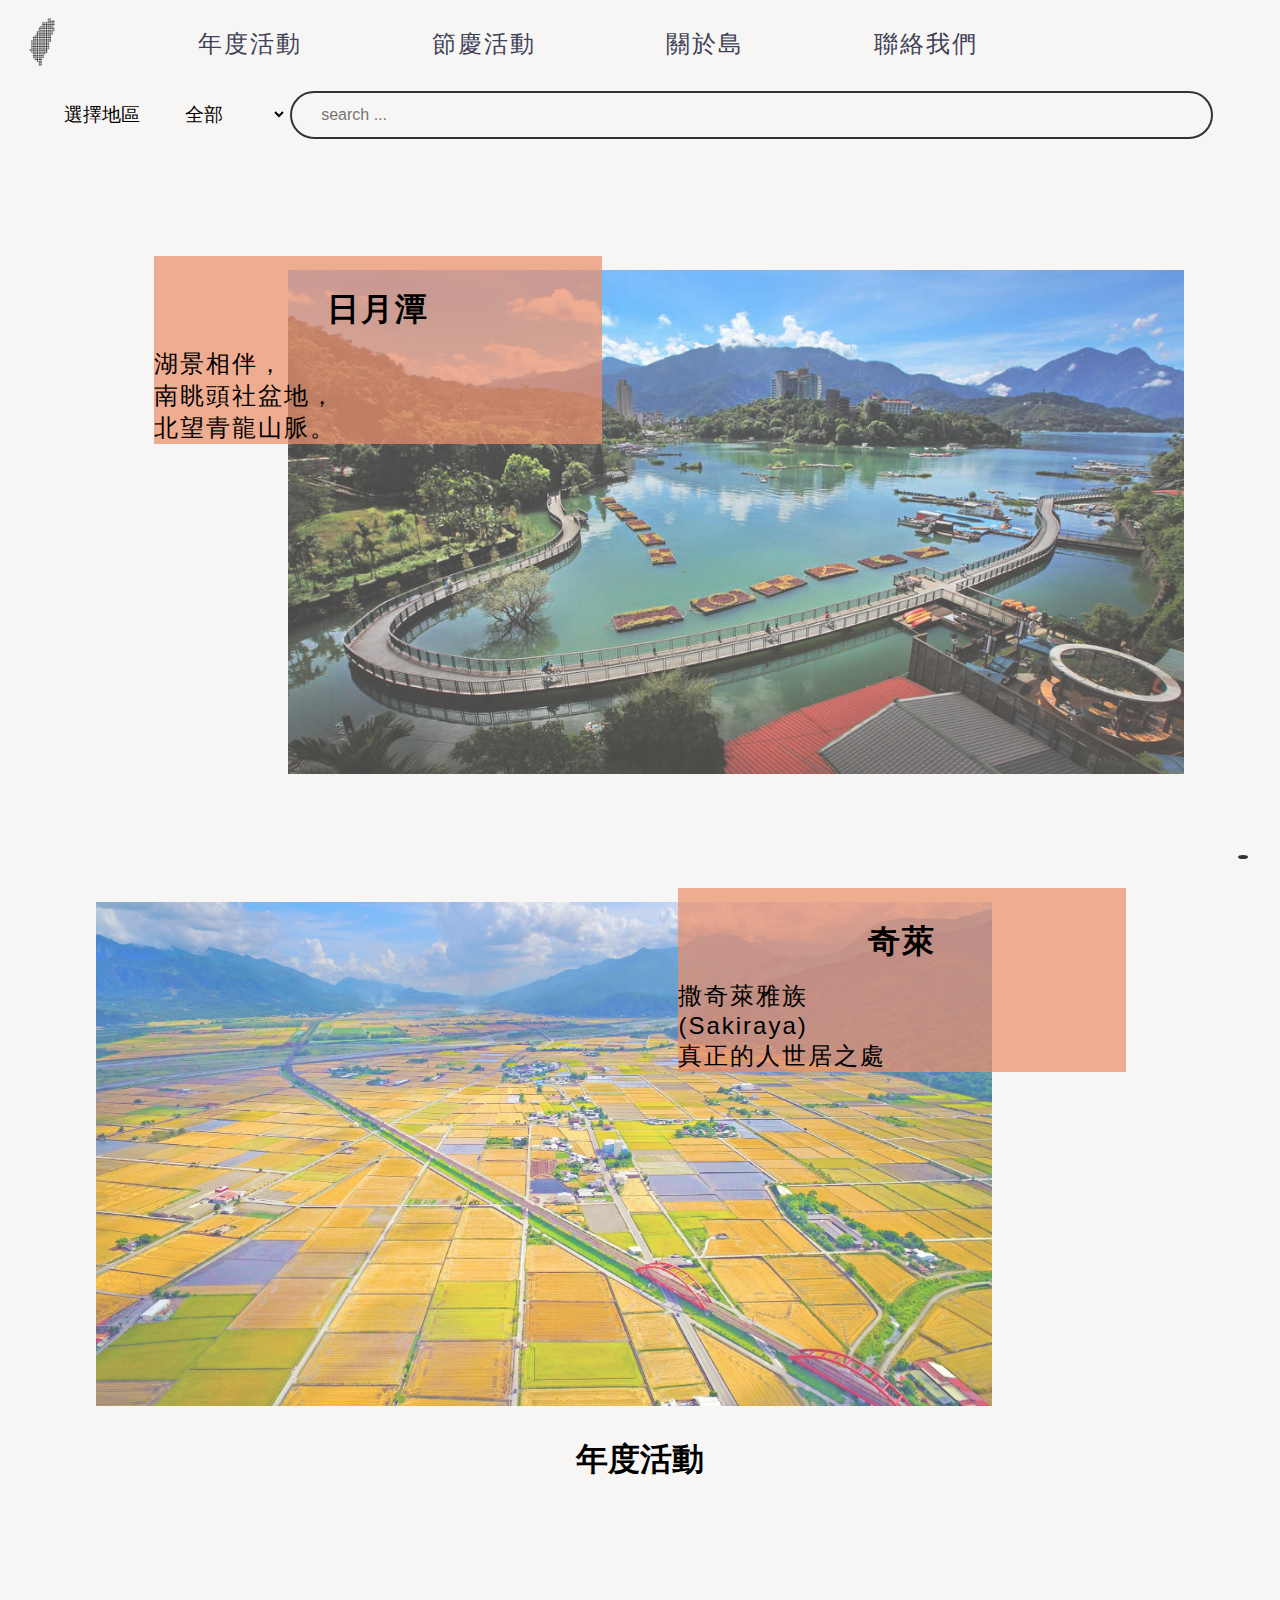
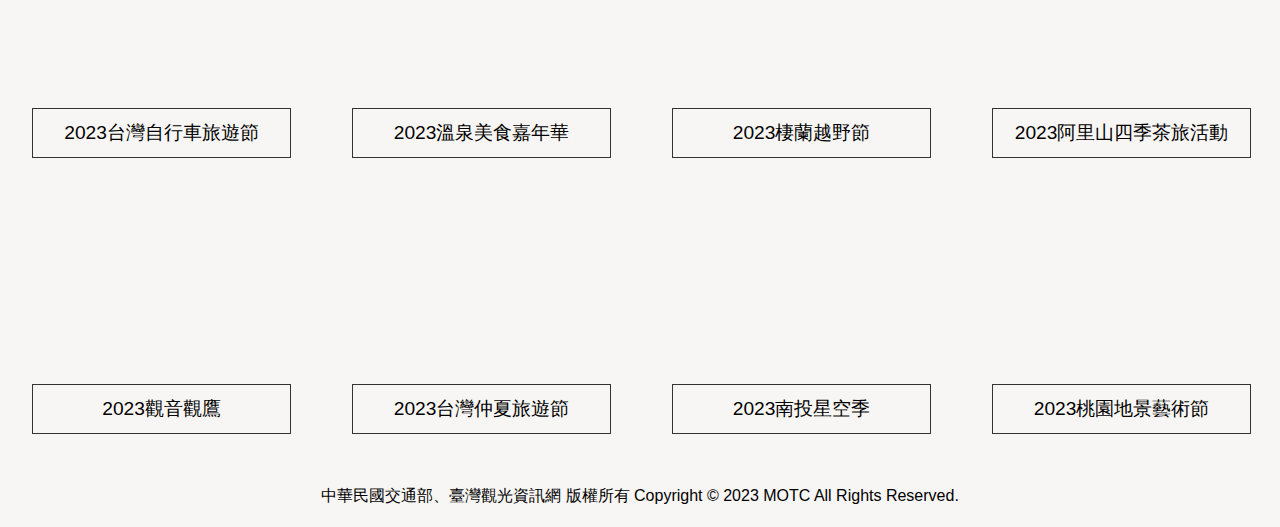
==== commit 1c1116f9: "fix fontSize v1" ====
--- a/index.html
+++ b/index.html
@@ -276,9 +276,9 @@
             <div class="tour_descript right">
               <h3>奇萊</h3>
               <pre>
--真正的人世居之處
-撒奇萊雅族(Sakiraya)世居地，
-原意為「真正的人」</pre
+撒奇萊雅族
+(Sakiraya)
+真正的人世居之處</pre
               >
             </div>
           </div>
--- a/style/style.css
+++ b/style/style.css
@@ -522,6 +522,20 @@
   main .container .cities .card-container {
     grid-template-columns: 1fr;
   }
+  main .homepage .tour .tour_cell .tour_descript h3 {
+    font-size: 1.2rem;
+    margin: 0;
+  }
+  main .homepage .tour .tour_cell .tour_descript pre {
+    font-size: 1rem;
+  }
+  main .homepage .year_active .card_container {
+    width: 40%;
+  }
+  main .homepage .year_active .card_container .btn {
+    width: 90%;
+    font-size: 1rem;
+  }
 }
 @media (min-width: 576px) and (max-width: 768px) {
   header .header_container .header-menu-toggle {
@@ -624,6 +638,17 @@
   main .container .cities .card-container {
     grid-template-columns: 1fr 1fr;
   }
+  main .homepage .tour .tour_cell .tour_descript h3 {
+    font-size: 1.2rem;
+    margin: 0;
+  }
+  main .homepage .year_active .card_container {
+    width: 40%;
+  }
+  main .homepage .year_active .card_container .btn {
+    width: 90%;
+    font-size: 1rem;
+  }
 }
 @media (min-width: 768px) and (max-width: 991px) {
   header .header_container .header-menu-list a.link {
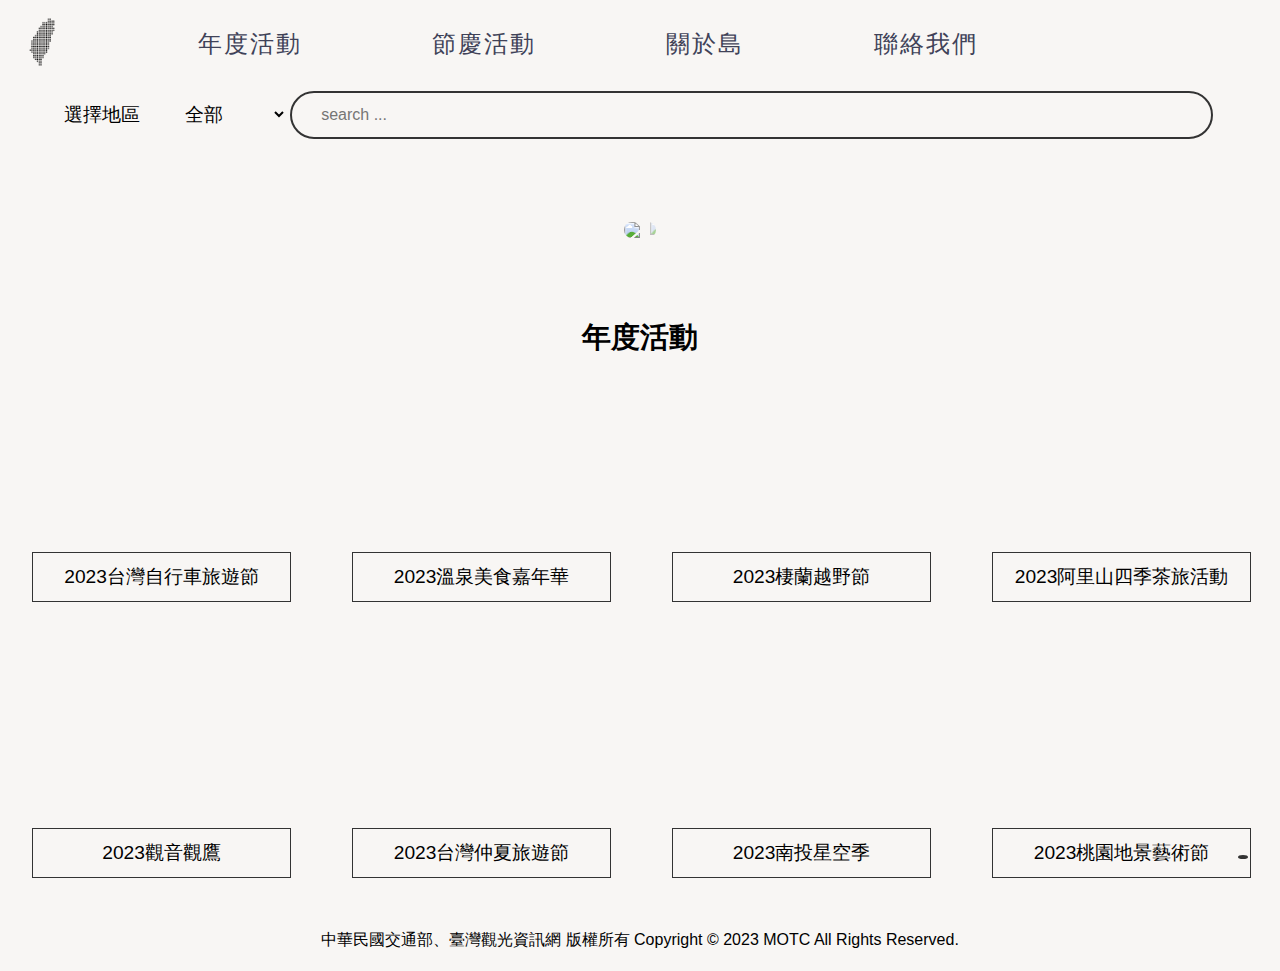
==== commit f359f38d: "create slide" ====
--- a/index.html
+++ b/index.html
@@ -258,28 +258,77 @@
         </div>
       </div>
       <div class="homepage">
-        <div class="tour">
-          <div class="tour_cell right">
-            <div class="tour_pic tour_pic_bg1"></div>
-            <div class="tour_descript left">
-              <h3>日月潭</h3>
-              <pre>
-湖景相伴，
-南眺頭社盆地，
-北望青龍山脈。  
-</pre
-              >
-            </div>
-          </div>
-          <div class="tour_cell left">
-            <div class="tour_pic tour_pic_bg2"></div>
-            <div class="tour_descript right">
-              <h3>奇萊</h3>
-              <pre>
-撒奇萊雅族
-(Sakiraya)
-真正的人世居之處</pre
-              >
+        <div class="slides_wrap">
+          <div class="btns">
+            <button class="btn preBtn" data-id="preBtn">
+              <i class="fa-solid fa-chevron-left fa-2xl"></i>
+            </button>
+            <button class="btn nextBtn" data-id="nextBtn">
+              <i class="fa-solid fa-chevron-right fa-2xl"></i>
+            </button>
+          </div>
+          <div class="slide_wrapper">
+            <div class="slider" data-id="0">
+              <img
+                class="img"
+                src="https://images.unsplash.com/photo-1556115908-233c785befbe?ixlib=rb-4.0.3&ixid=M3wxMjA3fDB8MHxwaG90by1wYWdlfHx8fGVufDB8fHx8fA%3D%3D&auto=format&fit=crop&w=2070&q=80"
+              />
+            </div>
+            <div class="slider" data-id="1">
+              <img
+                class="img"
+                src="https://images.unsplash.com/photo-1574221308632-1d79ae64c45e?ixlib=rb-4.0.3&ixid=M3wxMjA3fDB8MHxwaG90by1wYWdlfHx8fGVufDB8fHx8fA%3D%3D&auto=format&fit=crop&w=2073&q=80"
+              />
+            </div>
+            <div class="slider" data-id="2">
+              <img
+                class="img"
+                src="https://images.unsplash.com/photo-1602422583847-2fb94fc7d0c7?ixlib=rb-4.0.3&ixid=M3wxMjA3fDB8MHxwaG90by1wYWdlfHx8fGVufDB8fHx8fA%3D%3D&auto=format&fit=crop&w=2070&q=80"
+              />
+            </div>
+            <div class="slider" data-id="3">
+              <img
+                class="img"
+                src="https://plus.unsplash.com/premium_photo-1661955467302-bd779d9eae00?ixlib=rb-4.0.3&ixid=M3wxMjA3fDB8MHxwaG90by1wYWdlfHx8fGVufDB8fHx8fA%3D%3D&auto=format&fit=crop&w=2071&q=80"
+              />
+            </div>
+            <div class="slider" data-id="4">
+              <img
+                class="img"
+                src="https://images.unsplash.com/photo-1503505344463-859206198e4b?ixlib=rb-4.0.3&ixid=M3wxMjA3fDB8MHxwaG90by1wYWdlfHx8fGVufDB8fHx8fA%3D%3D&auto=format&fit=crop&w=2070&q=80"
+              />
+            </div>
+          </div>
+          <div class="dot_imgs">
+            <div class="dot_img" data-id="0">
+              <img
+                class="img"
+                src="https://images.unsplash.com/photo-1556115908-233c785befbe?ixlib=rb-4.0.3&ixid=M3wxMjA3fDB8MHxwaG90by1wYWdlfHx8fGVufDB8fHx8fA%3D%3D&auto=format&fit=crop&w=2070&q=80"
+              />
+            </div>
+            <div class="dot_img" data-id="1">
+              <img
+                class="img"
+                src="https://images.unsplash.com/photo-1574221308632-1d79ae64c45e?ixlib=rb-4.0.3&ixid=M3wxMjA3fDB8MHxwaG90by1wYWdlfHx8fGVufDB8fHx8fA%3D%3D&auto=format&fit=crop&w=2073&q=80"
+              />
+            </div>
+            <div class="dot_img" data-id="2">
+              <img
+                class="img"
+                src="https://images.unsplash.com/photo-1602422583847-2fb94fc7d0c7?ixlib=rb-4.0.3&ixid=M3wxMjA3fDB8MHxwaG90by1wYWdlfHx8fGVufDB8fHx8fA%3D%3D&auto=format&fit=crop&w=2070&q=80"
+              />
+            </div>
+            <div class="dot_img" data-id="3">
+              <img
+                class="img"
+                src="https://plus.unsplash.com/premium_photo-1661955467302-bd779d9eae00?ixlib=rb-4.0.3&ixid=M3wxMjA3fDB8MHxwaG90by1wYWdlfHx8fGVufDB8fHx8fA%3D%3D&auto=format&fit=crop&w=2071&q=80"
+              />
+            </div>
+            <div class="dot_img" data-id="4">
+              <img
+                class="img"
+                src="https://images.unsplash.com/photo-1503505344463-859206198e4b?ixlib=rb-4.0.3&ixid=M3wxMjA3fDB8MHxwaG90by1wYWdlfHx8fGVufDB8fHx8fA%3D%3D&auto=format&fit=crop&w=2070&q=80"
+              />
             </div>
           </div>
         </div>
@@ -344,6 +393,7 @@
         Reserved.
       </p>
     </footer>
+    <script src="./slide3.js"></script>
     <script src="./script.js"></script>
     <!-- <script type="module" src="./localname.js"></script> -->
   </body>
--- a/style/style.css
+++ b/style/style.css
@@ -1,3 +1,4 @@
+@charset "UTF-8";
 @import url(https://fonts.googleapis.com/earlyaccess/cwtexyen.css);
 :root {
   --font-color: #404258;
@@ -259,69 +260,125 @@
 }
 main .homepage {
   width: 100%;
-}
-main .homepage .tour {
+  display: flex;
+  flex-direction: column;
+  justify-content: center;
+  align-items: center;
+}
+main .homepage h3 {
+  font-size: 1.8rem;
+}
+main .homepage .container {
+  /*設定最外層最大寬度1200px*/
+  max-width: 60%;
+  overflow: hidden;
+  /*設定相對位置*/
+  position: relative;
+}
+main .homepage .container .btns button {
+  background-color: transparent;
+  border: transparent;
+  cursor: pointer;
+}
+main .homepage .container .btns .preBtn {
+  position: absolute;
+  top: 50%;
+  left: 2%;
+  z-index: 2;
+  color: #c08261;
+}
+main .homepage .container .btns .nextBtn {
+  position: absolute;
+  top: 50%;
+  right: 2%;
+  z-index: 2;
+  color: #c08261;
+}
+main .homepage .container .slide_wrapper {
+  /*原本想要讓排成1排*/
+  display: flex;
+}
+main .homepage .container .slide_wrapper .slider {
+  /*設定每一個slider grow 1 basic 100% */
+  flex: 1 0 100%;
+}
+main .homepage .container .slide_wrapper .slider .img {
   width: 100%;
-  display: flex;
-  flex-direction: column;
-  align-items: center;
-}
-main .homepage .tour .right {
-  margin-left: 15%;
-}
-main .homepage .tour .left {
-  margin-right: 15%;
-}
-main .homepage .tour .tour_cell {
-  width: 70%;
-  padding-top: 10%;
-  position: relative;
-}
-main .homepage .tour .tour_cell .left {
-  top: 18%;
-  left: -15%;
-}
-main .homepage .tour .tour_cell .right {
-  top: 18%;
-  right: -15%;
-}
-main .homepage .tour .tour_cell .tour_descript {
-  width: 50%;
+}
+main .homepage .container .dot_imgs {
+  display: flex;
+  justify-content: center;
+  cursor: pointer;
+  behavior: smooth;
+}
+main .homepage .container .dot_imgs .dot_img {
+  height: 150px;
+  opacity: 0.5;
+}
+main .homepage .container .dot_imgs .dot_img img {
+  max-width: 100%;
+}
+main .homepage .container .dot_imgs .dot_img:first-child {
+  opacity: 1;
+}
+main .homepage .slides_wrap {
+  border-radius: 25px;
+  margin-top: 5rem;
+  margin-bottom: 5rem;
+  /*設定最外層最大寬度1200px*/
+  max-width: 90%;
+  aspect-ratio: 18/9;
+  overflow: hidden;
+  /*設定相對位置*/
+  position: relative;
+  display: grid;
+  grid-template-columns: 80% 20%;
+}
+main .homepage .slides_wrap .btns {
+  background-color: transparent;
   position: absolute;
-  background-color: rgba(234, 144, 108, 0.7254901961);
-}
-main .homepage .tour .tour_cell .tour_descript h3 {
+  top: 50%;
+  left: 0;
+  width: 80%;
+}
+main .homepage .slides_wrap .btns button {
   background-color: transparent;
-  font-size: 2rem;
-  margin-bottom: 1rem;
-  letter-spacing: 2px;
-}
-main .homepage .tour .tour_cell .tour_descript pre {
+  border: transparent;
+  cursor: pointer;
+}
+main .homepage .slides_wrap .btns button i {
   background-color: transparent;
-  font-size: 1.5rem;
-  letter-spacing: 2px;
-}
-main .homepage .tour .tour_cell .tour_pic {
-  padding-top: 56.25%;
-  background-position: center;
-  background-repeat: no-repeat;
-  background-size: cover;
-  opacity: 0.7;
-  transition: all 1s cubic-bezier(0.23, 1, 0.32, 1);
-}
-main .homepage .tour .tour_cell .tour_pic_bg1 {
-  background-image: url("/assets/imgs/pic_1.jpg");
-}
-main .homepage .tour .tour_cell .tour_pic_bg2 {
-  background-image: url("/assets/imgs/pic_2.jpg");
-}
-main .homepage .tour .tour_cell .tour_pic:hover {
-  opacity: 1;
-}
-main .homepage h3 {
-  font-size: 2rem;
-  text-align: center;
-  margin: 2rem;
+}
+main .homepage .slides_wrap .btns .preBtn {
+  position: relative;
+  top: 50%;
+  left: 2%;
+  z-index: 2;
+  color: #c08261;
+}
+main .homepage .slides_wrap .btns .nextBtn {
+  position: relative;
+  top: 50%;
+  left: 90%;
+  z-index: 2;
+  color: #c08261;
+}
+main .homepage .slides_wrap .slide_wrapper {
+  /*原本想要讓排成1排*/
+  display: flex;
+}
+main .homepage .slides_wrap .slide_wrapper .slider {
+  /*設定每一個slider grow 1 basic 100% */
+  flex: 1 0 100%;
+}
+main .homepage .slides_wrap .slide_wrapper .slider .img {
+  width: 100%;
+}
+main .homepage .slides_wrap .dot_imgs {
+  margin-top: -48%;
+}
+main .homepage .slides_wrap .dot_imgs img {
+  max-width: 100%;
 }
 main .homepage .year_active {
   display: flex;
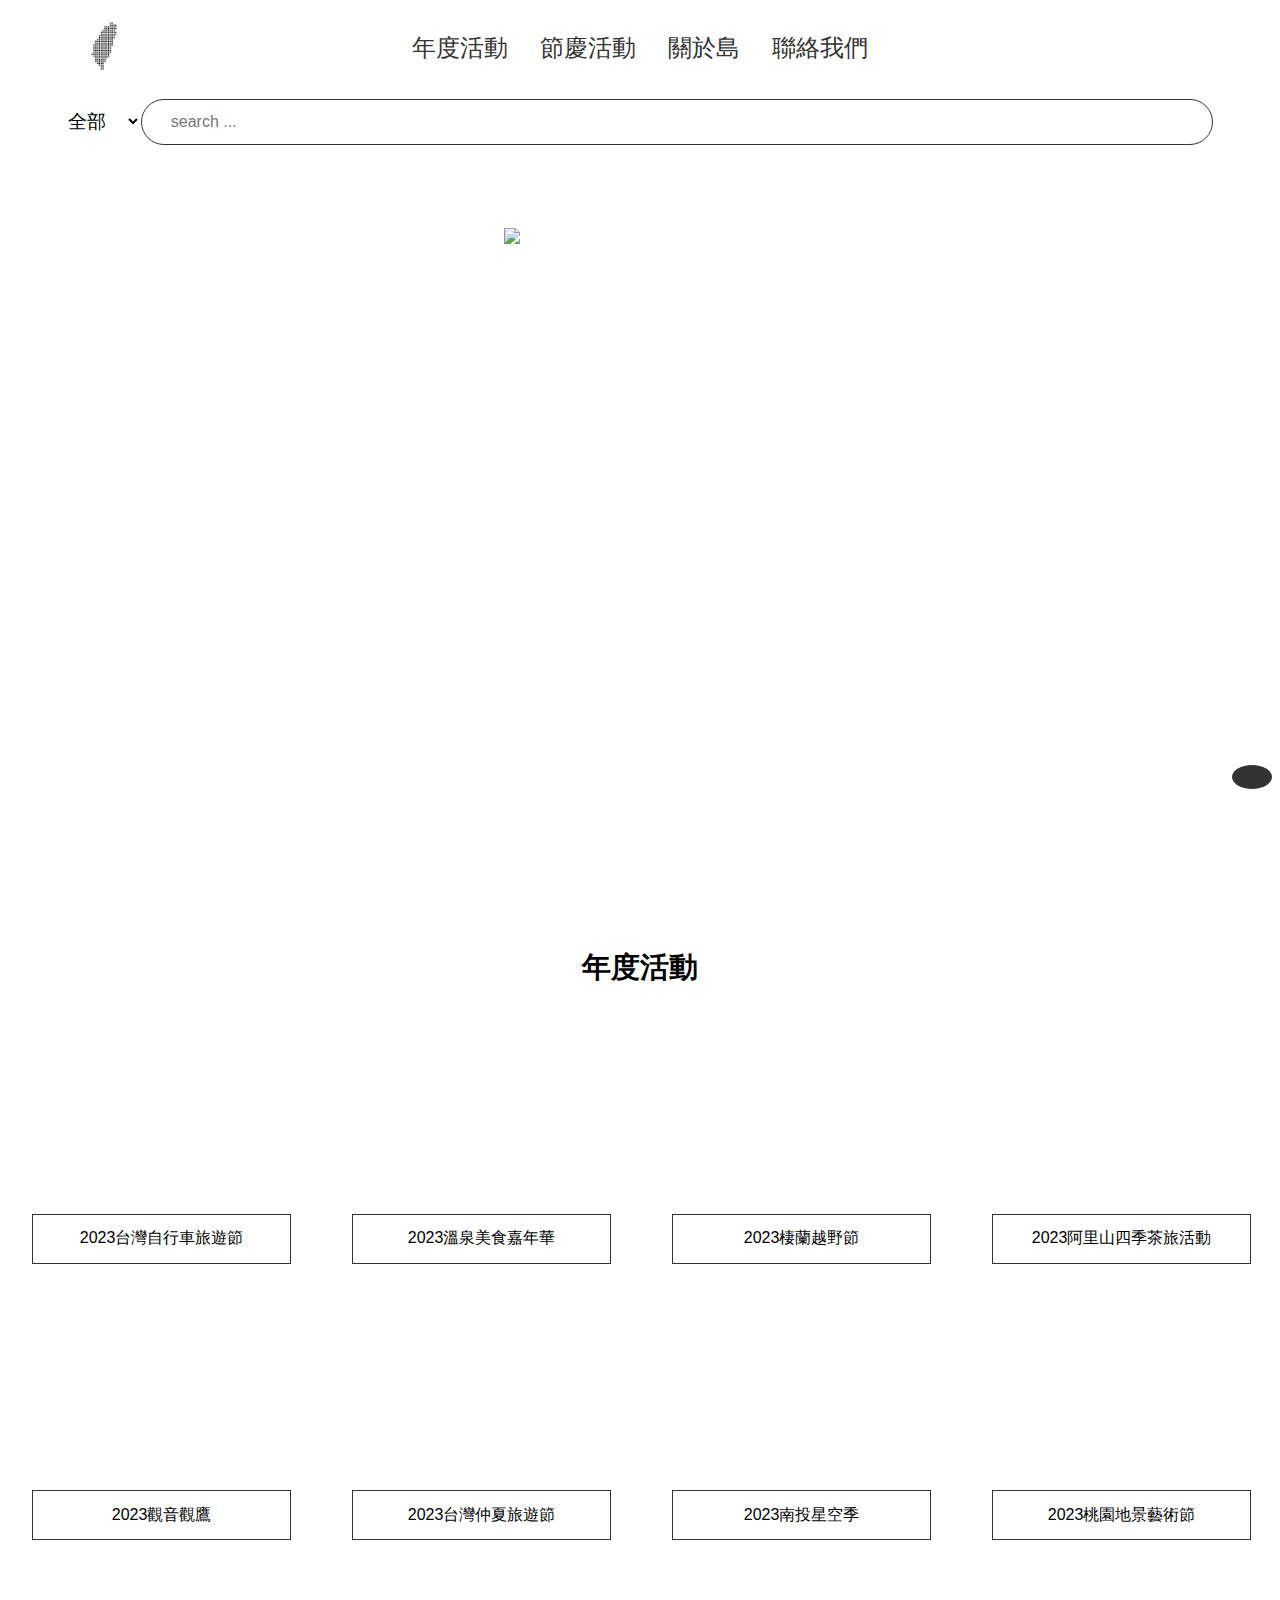
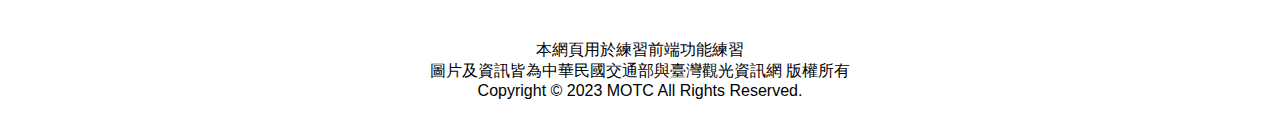
==== commit 1116eaf1: "rebuild css not finish" ====
--- a/index.html
+++ b/index.html
@@ -14,31 +14,23 @@
   <body>
     <header>
       <div class="header_container">
-        <div class="wrap_header">
-          <div class="header-menu-toggle">
-            <i class="fa-solid fa-bars"></i>
-            <span class="hover-text">Open Menu</span>
-            <i class="fa-solid fa-burger"></i>
-            <!-- <i class="fa-solid fa-xmark"></i> -->
-          </div>
-          <div class="header-menu-list">
-            <a href="#" class="logo">
-              <img src="./favicon.ico.png" width="52px" />
-            </a>
-            <a href="#year" class="link">年度活動</a>
-            <a href="#" class="link">節慶活動</a>
-            <a href="#" class="link">關於島</a>
-            <a href="#" class="link">聯絡我們</a>
-          </div>
-          <div class="header-account">
-            <a href="#"> <i class="fa-regular fa-user"></i></a>
-          </div>
-        </div>
-        <div class="wrap_app_header">
-          <a href="#">年度活動</a>
-          <a href="#">節慶活動</a>
-          <a href="#">關於島</a>
-          <a href="#">聯絡我們</a>
+        <div class="menu-bar">
+          <i class="fa-solid fa-bars"></i>
+          <i class="fa-solid fa-burger"></i>
+        </div>
+        <div class="logo">
+          <a href="#" class="logo">
+            <img src="./favicon.ico.png" width="52px" />
+          </a>
+        </div>
+        <div class="menu-lists">
+          <a href="#year" class="link">年度活動</a>
+          <a href="#" class="link">節慶活動</a>
+          <a href="#" class="link">關於島</a>
+          <a href="#" class="link">聯絡我們</a>
+        </div>
+        <div class="user">
+          <i class="fa-regular fa-user"></i>
         </div>
       </div>
     </header>
@@ -46,7 +38,6 @@
     <main>
       <div class="search-container">
         <form class="select-cities">
-          <label id="labelcity" for="city">選擇地區</label>
           <select name="city" id="city">
             <option value="All">全部</option>
             <option value="Keelung">基隆市</option>
@@ -88,8 +79,7 @@
 
       <div class="container">
         <div class="select-option">
-          <h3>縣市 <span id="selecCity">全部</span></h3>
-          <button id="ScenicSpot">景點</button>
+          <button id="ScenicSpot" class="scenicSpot">景點</button>
           <button id="Hotel">旅宿</button>
           <button id="Restaurant">餐廳</button>
         </div>
@@ -253,7 +243,7 @@
             </figure>
           </div>
         </section>
-        <div id="dataEnd">
+        <div class="dataEnd">
           <span></span>
         </div>
       </div>
@@ -389,8 +379,9 @@
 
     <footer>
       <p>
-        中華民國交通部、臺灣觀光資訊網 版權所有 Copyright © 2023 MOTC All Rights
-        Reserved.
+        本網頁用於練習前端功能練習<br />
+        圖片及資訊皆為中華民國交通部與臺灣觀光資訊網 版權所有<br />
+        Copyright © 2023 MOTC All Rights Reserved.
       </p>
     </footer>
     <script src="./slide3.js"></script>
--- a/style/style.css
+++ b/style/style.css
@@ -1,10 +1,8 @@
 @charset "UTF-8";
 @import url(https://fonts.googleapis.com/earlyaccess/cwtexyen.css);
 :root {
-  --font-color: #404258;
-  --background-color: #f8f6f4;
-  --select-button: #6c3428;
-  --select-btncolor: #f2ead3;
+  --font-color: #0000;
+  --bg-color: #ffff;
 }
 
 * {
@@ -16,53 +14,67 @@
   font-family: "cwTeXYen", sans-serif;
   font-size: 1rem;
   scroll-behavior: smooth;
-  background-color: var(--background-color);
+  background-color: var(--bg-color);
 }
 
 button {
-  background-color: inherit;
   border: none;
+  font-size: 1.5rem;
+}
+
+i {
+  font-size: 1.5rem;
+  padding: 1rem;
+}
+
+img {
+  max-width: 100%;
 }
 
 header {
   position: sticky;
   top: 0;
   z-index: 1;
+  margin-top: 1rem;
 }
 header .header_container {
   position: relative;
-}
-header .header_container .header-menu-toggle {
+  display: grid;
+  grid-template-columns: repeat(3, 1fr);
+  text-align: center;
+}
+header .header_container .menu-bar {
+  text-align: start;
+  position: relative;
+  cursor: pointer;
+}
+header .header_container .menu-bar .fa-burger {
+  position: absolute;
+  top: 0;
+  left: 0;
+  z-index: -1;
+}
+header .header_container .menu-lists {
   display: none;
-}
-header .header_container .wrap_header {
-  display: flex;
-  justify-content: center;
-  align-items: center;
-  margin: 1rem;
-}
-header .header_container .wrap_header .header-menu-list {
-  flex: 7;
-  display: flex;
-  justify-content: center;
-  align-items: center;
-}
-header .header_container .wrap_header .header-menu-list a {
-  margin-right: auto;
-  color: var(--font-color);
-  letter-spacing: 2px;
-}
-header .header_container .wrap_header .header-account {
-  flex: 1;
-  display: flex;
-  justify-content: center;
-}
-header .header_container .wrap_header .header-account i {
-  font-size: 1.2rem;
-  color: var(--font-color);
-}
-header .header_container .wrap_app_header {
-  display: none;
+  position: absolute;
+  top: 3.5rem;
+  left: 0;
+  width: 70%;
+  background-color: #333;
+}
+header .header_container .menu-lists a {
+  background-color: #333;
+  color: white;
+  display: block;
+  font-size: 1.5rem;
+  padding: 1rem;
+}
+header .header_container .menu-lists a:hover {
+  background-color: white;
+  color: #333;
+}
+header .header_container .user {
+  text-align: end;
 }
 
 main::-webkit-scrollbar {
@@ -71,10 +83,7 @@
 
 main {
   width: 100%;
-  display: flex;
-  justify-content: center;
-  align-items: center;
-  flex-direction: column;
+  margin: 1rem auto;
   position: relative;
   overflow: scroll;
 }
@@ -82,27 +91,15 @@
   width: 90%;
   margin: 0 auto;
   display: flex;
-}
-main .search-container .select-cities {
-  flex: 2;
-  display: grid;
-  grid-template-columns: 1fr 1fr;
+  font-size: 1rem;
   align-items: center;
 }
-main .search-container .select-cities #labelcity {
-  font-size: 1.5rem;
-}
 main .search-container .select-cities #city {
-  font-size: 1.5rem;
-  margin-left: 5px;
   border: none;
-}
-main .search-container .select-cities #city:focus-within {
-  color: #468b97;
 }
 main .search-container .search-box {
   flex: 6;
-  border: 2px solid #333;
+  border: 1px solid #333;
   border-radius: 45px;
   padding: 0.8rem;
   margin: 0.2rem;
@@ -121,86 +118,86 @@
   width: 90%;
   position: relative;
   margin-bottom: 1rem;
+  margin: 1rem auto;
 }
 main .container .select-option {
-  display: flex;
-  justify-content: start;
-  align-items: center;
-  padding: 1rem;
-}
-main .container .select-option h3,
-main .container .select-option span,
+  margin-top: 1rem;
+  text-align: center;
+  border-bottom: 1px solid #333;
+}
 main .container .select-option button {
-  font-size: 1.5rem;
-  margin-right: 16px;
-}
-main .container .select-option button {
-  border: 1px solid #333;
-  border-radius: 5px;
-  cursor: pointer;
-  color: var(--font-color);
-  padding: 2px;
-}
-main .container .select-option #ScenicSpot {
-  background-color: var(--select-button);
-  color: var(--select-btncolor);
+  border-top-right-radius: 8px;
+  border-top-left-radius: 8px;
+  padding: 8px;
+}
+main .container .select-option .scenicSpot {
+  background-color: #333;
+  color: rgba(255, 255, 255, 0.8666666667);
 }
 main .container .cities {
   margin-bottom: 8px;
 }
 main .container .cities .card-container {
-  display: grid;
-  grid-template-columns: 1fr 1fr 1fr 1fr;
-  overflow: hidden;
+  /*
+          display: flex;
+          justify-content: center;
+          flex-wrap: wrap;
+  */
+  border: 2px solid #333;
 }
 main .container .cities .card-container .card {
-  color: #333;
-  border: 1px solid #333;
-  border-radius: 25px;
-  width: 18rem;
-  height: 20rem;
-  margin: 0.5rem;
-  position: relative;
-  cursor: pointer;
-}
-main .container .cities .card-container .card img {
-  opacity: 0;
-  max-width: 100%;
-  max-height: 12rem;
-  border-top-left-radius: 25px;
-  border-top-right-radius: 25px;
-  transition: opacity 0.8s ease-in-out;
-  z-index: -1;
-}
-main .container .cities .card-container .card .card-body {
-  width: 100%;
-  color: #333;
-  font-weight: 600;
-  padding: 4px;
-  border-radius: 25px;
-  -webkit-backdrop-filter: blur(2px);
-          backdrop-filter: blur(2px);
-  transition: all 1s ease-in-out;
-  overflow: scroll;
-}
-main .container .cities .card-container .card .card-body .name,
-main .container .cities .card-container .card .card-body .sub-title,
-main .container .cities .card-container .card .card-body .address,
-main .container .cities .card-container .card .card-body span {
-  font-size: 1.2rem;
-  margin-bottom: 2px;
-}
-main .container .cities .card-container .card .card-body button {
-  background-color: aliceblue;
-  text-decoration: none;
-  border-radius: 25px;
-  padding: 8px;
-  float: right;
-  border-end-start-radius: 25px;
-  cursor: pointer;
-}
-main .container .cities .card-container .card .card-body::-webkit-scrollbar {
-  display: none;
+  position: relative;
+  /*
+            color: #333;
+            border: 1px solid #333;
+            border-radius: 25px;
+            width: 18rem;
+            height: 20rem;
+            margin: 0.5rem;
+            position: relative;
+            cursor: pointer;
+
+            img {
+              opacity: 0;
+              max-width: 100%;
+              max-height: 12rem;
+              border-top-left-radius: 25px;
+              border-top-right-radius: 25px;
+              transition: opacity 0.8s ease-in-out;
+              z-index: -1;
+            }
+
+            .card-body {
+              width: 100%;
+              color: #333;
+              font-weight: 600;
+              padding: 4px;
+              border-radius: 25px;
+              backdrop-filter: blur(2px);
+              transition: all 1s ease-in-out;
+              overflow: scroll;
+
+              .name,
+              .sub-title,
+              .address,
+              span {
+                font-size: 1.2rem;
+                margin-bottom: 2px;
+              }
+              button {
+                background-color: aliceblue;
+                text-decoration: none;
+                border-radius: 25px;
+                padding: 8px;
+                float: right;
+                border-end-start-radius: 25px;
+                cursor: pointer;
+              }
+              &::-webkit-scrollbar {
+                display: none;
+              }
+            }
+  */
 }
 main .container .cities .card-container .card:hover .info {
   opacity: 1;
@@ -212,12 +209,10 @@
   position: absolute;
   top: 0;
   left: 0;
-  padding: 10px;
-  border-radius: 25px;
+  padding: 1rem;
   background-color: rgba(255, 255, 255, 0.6666666667);
   -webkit-backdrop-filter: blur(4px);
           backdrop-filter: blur(4px);
-  border-radius: 25px;
   overflow-y: scroll;
 }
 main .container .cities .card-container .card .info .card-text {
@@ -242,130 +237,88 @@
 main .container .cities .card-container .loaded > img {
   opacity: 1;
 }
-main .container #dataEnd {
-  text-align: center;
-  font-size: 1rem;
-  margin: 1rem;
-}
-main .container .loadmore {
+main .container .dataEnd {
+  display: flex;
+  justify-content: center;
+}
+main .container .dataEnd span {
+  font-size: 1.5rem;
+}
+main .container .dataEnd .loadmore {
+  position: relative;
+  color: white;
+  background-color: #333;
+  border-radius: 8px;
+  padding: 8px;
+}
+main .container .dataEnd .loadmore::before {
+  display: block;
+  content: "";
   position: absolute;
-  margin: 1rem;
-  font-size: 1.2rem;
-  bottom: -3.2rem;
-  left: 50%;
-  transform: translate(-50%, -50%);
-  border: 1px solid #333;
-  border-radius: 8px;
-  padding: 2px;
+  cursor: pointer;
+  z-index: 2;
+  top: 0;
+  left: 0;
+  width: 0;
+  height: 100%;
+  background-color: rgba(255, 255, 255, 0.3058823529);
+  transition: width 0.5s;
+}
+main .container .dataEnd .loadmore:hover::before {
+  color: #333;
+  width: 100%;
 }
 main .homepage {
   width: 100%;
-  display: flex;
-  flex-direction: column;
-  justify-content: center;
-  align-items: center;
+  margin: 1rem auto;
+  text-align: center;
 }
 main .homepage h3 {
   font-size: 1.8rem;
 }
-main .homepage .container {
+main .homepage .slides_wrap {
+  border-radius: 25px;
+  margin: 5rem auto;
   /*設定最外層最大寬度1200px*/
-  max-width: 60%;
-  overflow: hidden;
+  max-width: 100%;
   /*設定相對位置*/
   position: relative;
 }
-main .homepage .container .btns button {
+main .homepage .slides_wrap .btns {
+  display: none;
+  background-color: transparent;
+  position: absolute;
+  top: 0;
+  left: 0;
+  width: 100%;
+  height: 100%;
+}
+main .homepage .slides_wrap .btns button {
   background-color: transparent;
   border: transparent;
   cursor: pointer;
 }
-main .homepage .container .btns .preBtn {
+main .homepage .slides_wrap .btns button i {
+  background-color: transparent;
+}
+main .homepage .slides_wrap .btns .preBtn {
   position: absolute;
   top: 50%;
   left: 2%;
   z-index: 2;
-  color: #c08261;
-}
-main .homepage .container .btns .nextBtn {
+  color: rgba(255, 255, 255, 0.8666666667);
+}
+main .homepage .slides_wrap .btns .nextBtn {
   position: absolute;
   top: 50%;
   right: 2%;
   z-index: 2;
-  color: #c08261;
-}
-main .homepage .container .slide_wrapper {
-  /*原本想要讓排成1排*/
-  display: flex;
-}
-main .homepage .container .slide_wrapper .slider {
-  /*設定每一個slider grow 1 basic 100% */
-  flex: 1 0 100%;
-}
-main .homepage .container .slide_wrapper .slider .img {
-  width: 100%;
-}
-main .homepage .container .dot_imgs {
-  display: flex;
-  justify-content: center;
-  cursor: pointer;
-  behavior: smooth;
-}
-main .homepage .container .dot_imgs .dot_img {
-  height: 150px;
-  opacity: 0.5;
-}
-main .homepage .container .dot_imgs .dot_img img {
-  max-width: 100%;
-}
-main .homepage .container .dot_imgs .dot_img:first-child {
-  opacity: 1;
-}
-main .homepage .slides_wrap {
-  border-radius: 25px;
-  margin-top: 5rem;
-  margin-bottom: 5rem;
-  /*設定最外層最大寬度1200px*/
-  max-width: 90%;
-  aspect-ratio: 18/9;
-  overflow: hidden;
-  /*設定相對位置*/
-  position: relative;
-  display: grid;
-  grid-template-columns: 80% 20%;
-}
-main .homepage .slides_wrap .btns {
-  background-color: transparent;
-  position: absolute;
-  top: 50%;
-  left: 0;
-  width: 80%;
-}
-main .homepage .slides_wrap .btns button {
-  background-color: transparent;
-  border: transparent;
-  cursor: pointer;
-}
-main .homepage .slides_wrap .btns button i {
-  background-color: transparent;
-}
-main .homepage .slides_wrap .btns .preBtn {
-  position: relative;
-  top: 50%;
-  left: 2%;
-  z-index: 2;
-  color: #c08261;
-}
-main .homepage .slides_wrap .btns .nextBtn {
-  position: relative;
-  top: 50%;
-  left: 90%;
-  z-index: 2;
-  color: #c08261;
+  color: rgba(255, 255, 255, 0.8666666667);
 }
 main .homepage .slides_wrap .slide_wrapper {
   /*原本想要讓排成1排*/
   display: flex;
+  overflow: hidden;
 }
 main .homepage .slides_wrap .slide_wrapper .slider {
   /*設定每一個slider grow 1 basic 100% */
@@ -375,12 +328,14 @@
   width: 100%;
 }
 main .homepage .slides_wrap .dot_imgs {
-  margin-top: -48%;
+  display: grid;
+  grid-template-columns: repeat(5, 1fr);
 }
 main .homepage .slides_wrap .dot_imgs img {
   max-width: 100%;
 }
 main .homepage .year_active {
+  margin: 2rem auto;
   display: flex;
   justify-content: center;
   flex-wrap: wrap;
@@ -452,7 +407,7 @@
 
 #up {
   position: fixed;
-  top: 95%;
+  top: 85%;
   right: 2rem;
   z-index: 2;
   cursor: pointer;
@@ -461,8 +416,6 @@
   padding: 2px 5px;
 }
 #up .fa-arrow-up {
-  color: whitesmoke;
-  font-size: 1.5rem;
   background-color: transparent;
 }
 
@@ -470,75 +423,37 @@
   margin-bottom: 0;
   width: inherit;
   padding: 20px;
-  background-color: var(--background-color);
+  background-color: var(--bg-color);
   text-align: center;
 }
 
-@media (min-width: 300px) and (max-width: 575px) {
-  header .header_container .header-menu-toggle {
-    display: block;
-    position: relative;
-  }
-  header .header_container .header-menu-toggle .fa-bars::after {
-    content: "\f0d9";
-    font-size: 1rem;
-    color: #606c5d;
-    position: absolute;
-    top: 15%;
-    left: 50%;
-    opacity: 0;
-  }
-  header .header_container .header-menu-toggle span {
-    opacity: 0;
-    font-size: 0.8rem;
-    color: #fff4f4;
-    background-color: #606c5d;
-    padding: 2px;
-    margin-left: 0.6rem;
-    position: absolute;
-    white-space: nowrap;
-    top: 15%;
-  }
-  header .header_container .header-menu-toggle .fa-burger {
-    opacity: 0;
-  }
-  header .header_container .header-menu-toggle i {
-    font-size: 1.5rem;
-    color: var(--font-color);
-  }
-  header .header_container .header-menu-toggle i:hover {
-    color: #468b97;
-    cursor: pointer;
-  }
-  header .header_container .header-menu-toggle i:hover + span, header .header_container .header-menu-toggle i:hover::after {
-    opacity: 1;
-  }
-  header .header_container .header-menu-list .logo {
-    margin-left: auto;
-  }
-  header .header_container .header-menu-list .link {
+@media (min-width: 768px) {
+  header .header_container {
+    display: flex;
+    justify-content: center;
+    align-items: center;
+  }
+  header .header_container .menu-bar {
     display: none;
   }
-  header .header_container .wrap_app_header {
-    margin-bottom: 10px;
-    opacity: 0;
-    width: 100%;
-    display: none;
-    position: absolute;
-    z-index: 1000;
-    background-color: var(--background-color);
-    flex-direction: column;
-    padding-left: 1rem;
-    transform-origin: top center;
-    animation: showMenu 0.5s ease-in-out forwards;
-  }
-  header .header_container .wrap_app_header a {
-    font-size: 1.5rem;
-    color: var(--font-color);
-  }
-  header .header_container .wrap_app_header a:hover {
-    color: #468b97;
-    font-weight: 800;
+  header .header_container .logo {
+    flex: 1;
+  }
+  header .header_container .menu-lists {
+    display: flex;
+    flex: 4;
+    position: static;
+    background-color: white;
+    justify-content: center;
+    margin-inline: 1rem;
+  }
+  header .header_container .menu-lists a {
+    background-color: white;
+    color: #333;
+  }
+  header .header_container .user {
+    flex: 1;
+    text-align: center;
   }
   #up {
     right: 0.5rem;
@@ -548,233 +463,286 @@
     color: whitesmoke;
     font-size: 1.2rem;
   }
+  main .search-container .select-cities #labelcity {
+    font-size: 1.4rem;
+  }
+  main .search-container .select-cities #city {
+    font-size: 1.2rem;
+  }
+  main .search-container .search-box {
+    flex: 3;
+    margin-left: 0;
+  }
+  main .cities {
+    border: 2px solid #333;
+  }
+  main .cities .card-container {
+    display: flex;
+    justify-content: space-around;
+    flex-wrap: wrap;
+  }
+  main .cities .card-container .card {
+    max-width: 300px;
+  }
+  main .cities .card-container .card img {
+    width: 398.4px;
+    height: 265.6px;
+  }
+  main .homepage .slides_wrap {
+    aspect-ratio: 18/9;
+    overflow: hidden;
+    display: grid;
+    grid-template-columns: 80% 20%;
+  }
+  main .homepage .slides_wrap .btns {
+    display: block;
+  }
+  main .homepage .slides_wrap .btns .nextBtn {
+    right: 22%;
+  }
+  main .homepage .slides_wrap .dot_imgs {
+    display: block;
+    margin-top: -48%;
+  }
+  main .homepage .slides_wrap .dot_imgs img {
+    max-width: 100%;
+  }
+  main .homepage .year_active {
+    flex-wrap: wrap;
+    width: 100%;
+  }
+  main .homepage .year_active .card_container {
+    flex: 1 0 100%;
+    max-width: 30%;
+  }
+  main .homepage .year_active .card_container .btn {
+    width: 90%;
+    font-size: 1rem;
+  }
+}
+/*
+@media (min-width: 576px) and (max-width: 768px) {
+  header {
+    .header_container {
+      .header-menu-toggle {
+        display: block;
+        position: relative;
+        .fa-bars::after {
+          content: "\f0d9";
+          font-size: 1rem;
+          color: #606c5d;
+          position: absolute;
+          top: 15%;
+          left: 50%;
+          opacity: 0;
+        }
+        span {
+          opacity: 0;
+          font-size: 0.8rem;
+          color: #fff4f4;
+          background-color: #606c5d;
+          padding: 2px;
+          margin-left: 0.6rem;
+          position: absolute;
+          white-space: nowrap;
+          top: 15%;
+        }
+        .fa-burger {
+          opacity: 0;
+        }
+        i {
+          font-size: 1.5rem;
+          color: var(--font-color);
+
+          &:hover {
+            color: #468b97;
+            cursor: pointer;
+          }
+          &:hover + span,
+          &:hover::after {
+            opacity: 1;
+          }
+        }
+      }
+      .header-menu-list {
+        .logo {
+          margin-left: auto;
+        }
+        .link {
+          display: none;
+        }
+      }
+      .wrap_app_header {
+        margin-bottom: 10px;
+        opacity: 0;
+        width: 100%;
+        display: none;
+        position: absolute;
+        z-index: 1000;
+        background-color: var(--background-color);
+        flex-direction: column;
+        padding-left: 1rem;
+        transform-origin: top center;
+        animation: showMenu 0.5s ease-in-out forwards;
+        a {
+          font-size: 1.5rem;
+          color: var(--font-color);
+
+          &:hover {
+            color: #468b97;
+            font-weight: 800;
+          }
+        }
+      }
+    }
+  }
+  #up {
+    right: 0.5rem;
+    padding: 1px 4px;
+    .fa-arrow-up {
+      color: whitesmoke;
+      font-size: 1.2rem;
+    }
+  }
   @keyframes showMenu {
     0% {
       transform: scaleY(0);
     }
+
     80% {
       transform: scaleY(1.2);
     }
+
     100% {
       transform: scaleY(1);
     }
   }
-  main .search-container .select-cities #labelcity {
-    font-size: 1.4rem;
-  }
-  main .search-container .select-cities #city {
-    font-size: 1.2rem;
-  }
-  main .search-container .search-box {
-    flex: 3;
-    margin-left: 0;
-  }
-  main .container {
-    width: 100%;
-  }
-  main .container .cities {
-    display: flex;
-    justify-content: center;
-  }
-  main .container .cities .card-container {
-    grid-template-columns: 1fr;
-  }
-  main .homepage .tour .tour_cell .tour_descript h3 {
-    font-size: 1.2rem;
-    margin: 0;
-  }
-  main .homepage .tour .tour_cell .tour_descript pre {
-    font-size: 1rem;
-  }
+  main {
+    .search-container {
+      .select-cities {
+        font-size: 1rem;
+      }
+      .search-box {
+        flex: 3;
+      }
+    }
+    .container {
+      width: 95%;
+
+      .cities {
+        display: flex;
+        justify-content: center;
+        .card-container {
+          grid-template-columns: 1fr 1fr;
+        }
+      }
+    }
+    .homepage {
+      .tour {
+        .tour_cell {
+          .tour_descript {
+            h3 {
+              font-size: 1.2rem;
+              margin: 0;
+            }
+          }
+        }
+      }
+      .year_active {
+        .card_container {
+          width: 40%;
+          .btn {
+            width: 90%;
+            font-size: 1rem;
+          }
+        }
+      }
+    }
+  }
+}
+
+@media (min-width: 768px) and (max-width: 991px) {
+  header {
+    .header_container {
+      .header-menu-list {
+        a.link {
+          font-size: 1.2rem;
+        }
+      }
+    }
+  }
+  main {
+    .search-container {
+      .select-cities {
+        flex: 2;
+        #labelcity,
+        #city {
+          font-size: 1.2rem;
+        }
+      }
+      .search-box {
+        flex: 5;
+      }
+    }
+    .container {
+      .cities {
+        .card-container {
+          grid-template-columns: 1fr 1fr 1fr;
+          .card {
+            width: 15rem;
+          }
+        }
+      }
+    }
+    .homepage {
+      .year_active {
+        .card_container {
+          width: 40%;
+          .btn {
+            width: 90%;
+            font-size: 1.2rem;
+          }
+        }
+      }
+    }
+  }
+}
+*/
+@media (min-width: 992px) {
   main .homepage .year_active .card_container {
-    width: 40%;
-  }
-  main .homepage .year_active .card_container .btn {
-    width: 90%;
-    font-size: 1rem;
-  }
-}
-@media (min-width: 576px) and (max-width: 768px) {
-  header .header_container .header-menu-toggle {
-    display: block;
-    position: relative;
-  }
-  header .header_container .header-menu-toggle .fa-bars::after {
-    content: "\f0d9";
-    font-size: 1rem;
-    color: #606c5d;
-    position: absolute;
-    top: 15%;
-    left: 50%;
-    opacity: 0;
-  }
-  header .header_container .header-menu-toggle span {
-    opacity: 0;
-    font-size: 0.8rem;
-    color: #fff4f4;
-    background-color: #606c5d;
-    padding: 2px;
-    margin-left: 0.6rem;
-    position: absolute;
-    white-space: nowrap;
-    top: 15%;
-  }
-  header .header_container .header-menu-toggle .fa-burger {
-    opacity: 0;
-  }
-  header .header_container .header-menu-toggle i {
-    font-size: 1.5rem;
-    color: var(--font-color);
-  }
-  header .header_container .header-menu-toggle i:hover {
-    color: #468b97;
-    cursor: pointer;
-  }
-  header .header_container .header-menu-toggle i:hover + span, header .header_container .header-menu-toggle i:hover::after {
-    opacity: 1;
-  }
-  header .header_container .header-menu-list .logo {
-    margin-left: auto;
-  }
-  header .header_container .header-menu-list .link {
-    display: none;
-  }
-  header .header_container .wrap_app_header {
-    margin-bottom: 10px;
-    opacity: 0;
-    width: 100%;
-    display: none;
-    position: absolute;
-    z-index: 1000;
-    background-color: var(--background-color);
-    flex-direction: column;
-    padding-left: 1rem;
-    transform-origin: top center;
-    animation: showMenu 0.5s ease-in-out forwards;
-  }
-  header .header_container .wrap_app_header a {
-    font-size: 1.5rem;
-    color: var(--font-color);
-  }
-  header .header_container .wrap_app_header a:hover {
-    color: #468b97;
-    font-weight: 800;
-  }
-  #up {
-    right: 0.5rem;
-    padding: 1px 4px;
-  }
-  #up .fa-arrow-up {
-    color: whitesmoke;
-    font-size: 1.2rem;
-  }
-  @keyframes showMenu {
-    0% {
-      transform: scaleY(0);
-    }
-    80% {
-      transform: scaleY(1.2);
-    }
-    100% {
-      transform: scaleY(1);
-    }
-  }
-  main .search-container .select-cities {
-    font-size: 1rem;
-  }
-  main .search-container .search-box {
-    flex: 3;
-  }
-  main .container {
-    width: 95%;
-  }
-  main .container .cities {
-    display: flex;
-    justify-content: center;
-  }
-  main .container .cities .card-container {
-    grid-template-columns: 1fr 1fr;
-  }
-  main .homepage .tour .tour_cell .tour_descript h3 {
-    font-size: 1.2rem;
-    margin: 0;
-  }
-  main .homepage .year_active .card_container {
-    width: 40%;
-  }
-  main .homepage .year_active .card_container .btn {
-    width: 90%;
-    font-size: 1rem;
-  }
-}
-@media (min-width: 768px) and (max-width: 991px) {
-  header .header_container .header-menu-list a.link {
-    font-size: 1.2rem;
-  }
-  main .search-container .select-cities {
-    flex: 2;
-  }
-  main .search-container .select-cities #labelcity,
-  main .search-container .select-cities #city {
-    font-size: 1.2rem;
-  }
-  main .search-container .search-box {
-    flex: 5;
-  }
-  main .container .cities .card-container {
-    grid-template-columns: 1fr 1fr 1fr;
-  }
-  main .container .cities .card-container .card {
-    width: 15rem;
-  }
-  main .homepage .year_active .card_container {
-    width: 40%;
-  }
-  main .homepage .year_active .card_container .btn {
-    width: 90%;
-    font-size: 1.2rem;
-  }
-}
-@media (min-width: 992px) {
-  header .header_container .header-menu-list a.link {
-    font-size: 1.5rem;
-  }
-  main .search-container .select-cities {
-    flex: 2;
-  }
-  main .search-container .select-cities #labelcity,
-  main .search-container .select-cities #city {
-    font-size: 1.2rem;
-  }
-  main .search-container .search-box {
-    flex: 5;
-  }
-  main .container .cities .card-container {
-    grid-template-columns: 1fr 1fr 1fr;
-  }
-  main .homepage .year_active .card_container {
-    width: 30%;
-  }
-  main .homepage .year_active .card_container .btn {
-    width: 90%;
-    font-size: 1.2rem;
-  }
-}
+    flex: 1 0 100%;
+    max-width: 25%;
+  }
+}
+/*
 @media (min-width: 1200px) {
-  main .search-container .select-cities {
-    flex: 1;
-  }
-  main .search-container .search-box {
-    flex: 4;
-  }
-  main .container .cities .card-container {
-    grid-template-columns: 1fr 1fr 1fr 1fr;
-  }
-  main .homepage .year_active .card_container {
-    width: 25%;
-  }
-  main .homepage .year_active .card_container .btn {
-    width: 90%;
-    font-size: 1.2rem;
-  }
-}+  main {
+    .search-container {
+      .select-cities {
+        flex: 1;
+      }
+      .search-box {
+        flex: 4;
+      }
+    }
+    .container {
+      .cities {
+        .card-container {
+          grid-template-columns: 1fr 1fr 1fr 1fr;
+        }
+      }
+    }
+    .homepage {
+      .year_active {
+        .card_container {
+          width: 25%;
+          .btn {
+            width: 90%;
+            font-size: 1.2rem;
+          }
+        }
+      }
+    }
+  }
+}
+*/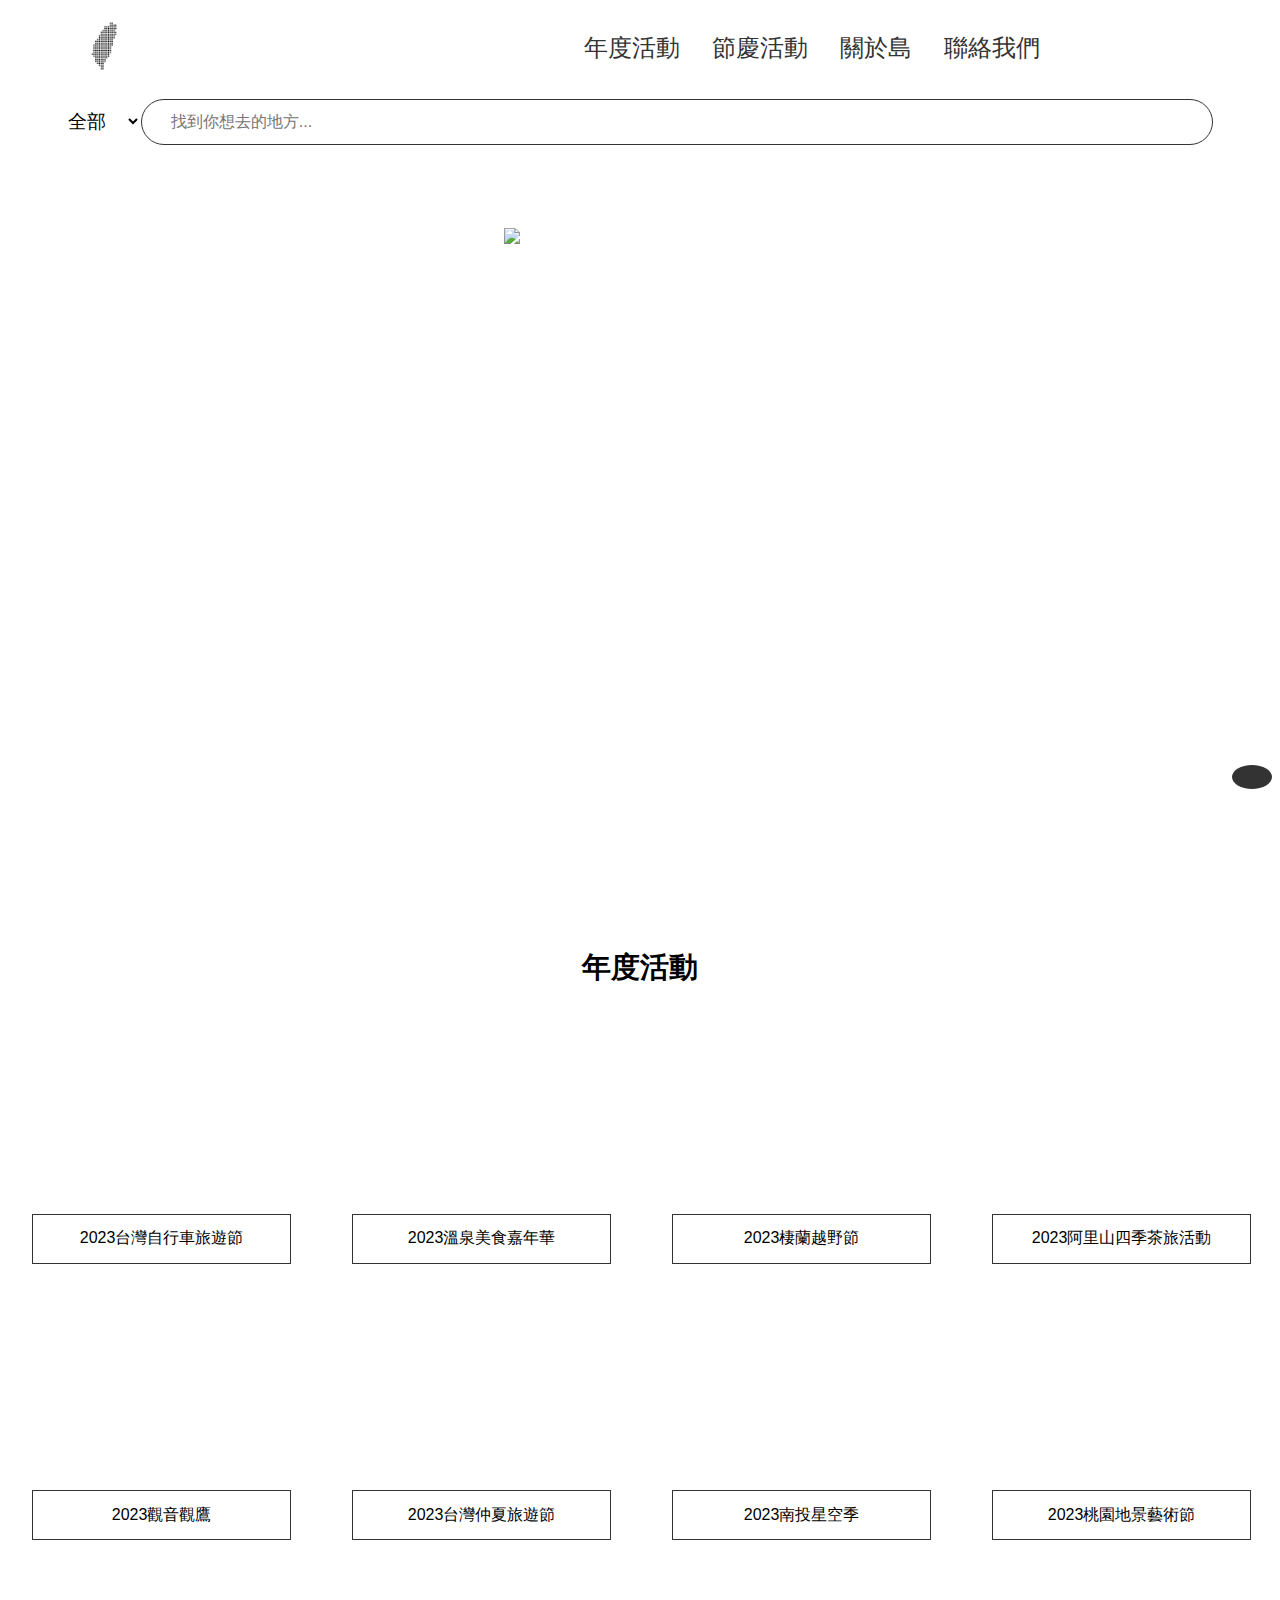
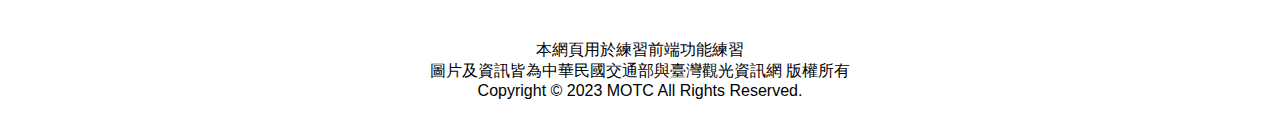
==== commit ed1b86fc: "v2" ====
--- a/index.html
+++ b/index.html
@@ -70,7 +70,7 @@
             text="text"
             id="search-text"
             name="search-text"
-            placeholder="search ..."
+            placeholder="找到你想去的地方..."
             minlength="5"
             maxlength="25"
           />
@@ -79,13 +79,13 @@
 
       <div class="container">
         <div class="select-option">
-          <button id="ScenicSpot" class="scenicSpot">景點</button>
-          <button id="Hotel">旅宿</button>
-          <button id="Restaurant">餐廳</button>
+          <button id="ScenicSpot" class="spots scenicSpot">景點</button>
+          <button id="Hotel" class="spots">旅宿</button>
+          <button id="Restaurant" class="spots">餐廳</button>
         </div>
         <section class="cities">
           <div class="card-container">
-            <figure class="card">
+            <!-- <figure class="card">
               <img
                 src="https://khh.travel/image/193/640x480"
                 alt="檨仔林埤濕地公園"
@@ -240,7 +240,7 @@
                   串起高雄城市生態綠廊的中都愛河濕地公園座落於愛河南側的十全與九如路之間，全長約2.5公里，佔地達七千餘平方公尺。為了打造與市民生活融合的「水岸花香的永續生態城市」，愛河濕地公園以生態工法構築邊坡，重現早期溼地豐富生態棲息環境。園區設置原木建築為遊客解說中心，另有木造涼亭、吊橋、潮汐親水平台以及漂流木為設計主軸的燈具座椅等設施，質樸中深具原野氣息，而仿自然的複層林相植栽也使市區重現豐富林相。悠遊於綠油油曲折玲瓏的河岸可見各種水鳥飛翔駐留、紅樹林和濕地更使愛河重現盎然生機。由於中都濕地公園打造出兼具自然生態、教育解說及民眾休憩等眾多功能，又完整呈現愛河沿岸多樣性的風貌，2012年榮獲「全球卓越建設獎」殊榮，也因此有高雄都會桃花源的美稱。
                 </p>
               </div>
-            </figure>
+            </figure> -->
           </div>
         </section>
         <div class="dataEnd">
--- a/style/style.css
+++ b/style/style.css
@@ -231,8 +231,21 @@
 main .container .cities .card-container .card .info::-webkit-scrollbar {
   display: none;
 }
-main .container .cities .card-container .loaded {
-  position: relative;
+main .container .cities .card-container .card .loader {
+  border: 16px solid #f3f3f3;
+  border-top: 16px solid #3498db;
+  border-radius: 50%;
+  width: 60px;
+  height: 60px;
+  animation: spin 2s linear infinite;
+}
+@keyframes spin {
+  0% {
+    transform: rotate(0deg);
+  }
+  100% {
+    transform: rotate(360deg);
+  }
 }
 main .container .cities .card-container .loaded > img {
   opacity: 1;
@@ -444,7 +457,7 @@
     flex: 4;
     position: static;
     background-color: white;
-    justify-content: center;
+    justify-content: end;
     margin-inline: 1rem;
   }
   header .header_container .menu-lists a {
@@ -513,7 +526,7 @@
   }
   main .homepage .year_active .card_container {
     flex: 1 0 100%;
-    max-width: 30%;
+    max-width: 35%;
   }
   main .homepage .year_active .card_container .btn {
     width: 90%;
